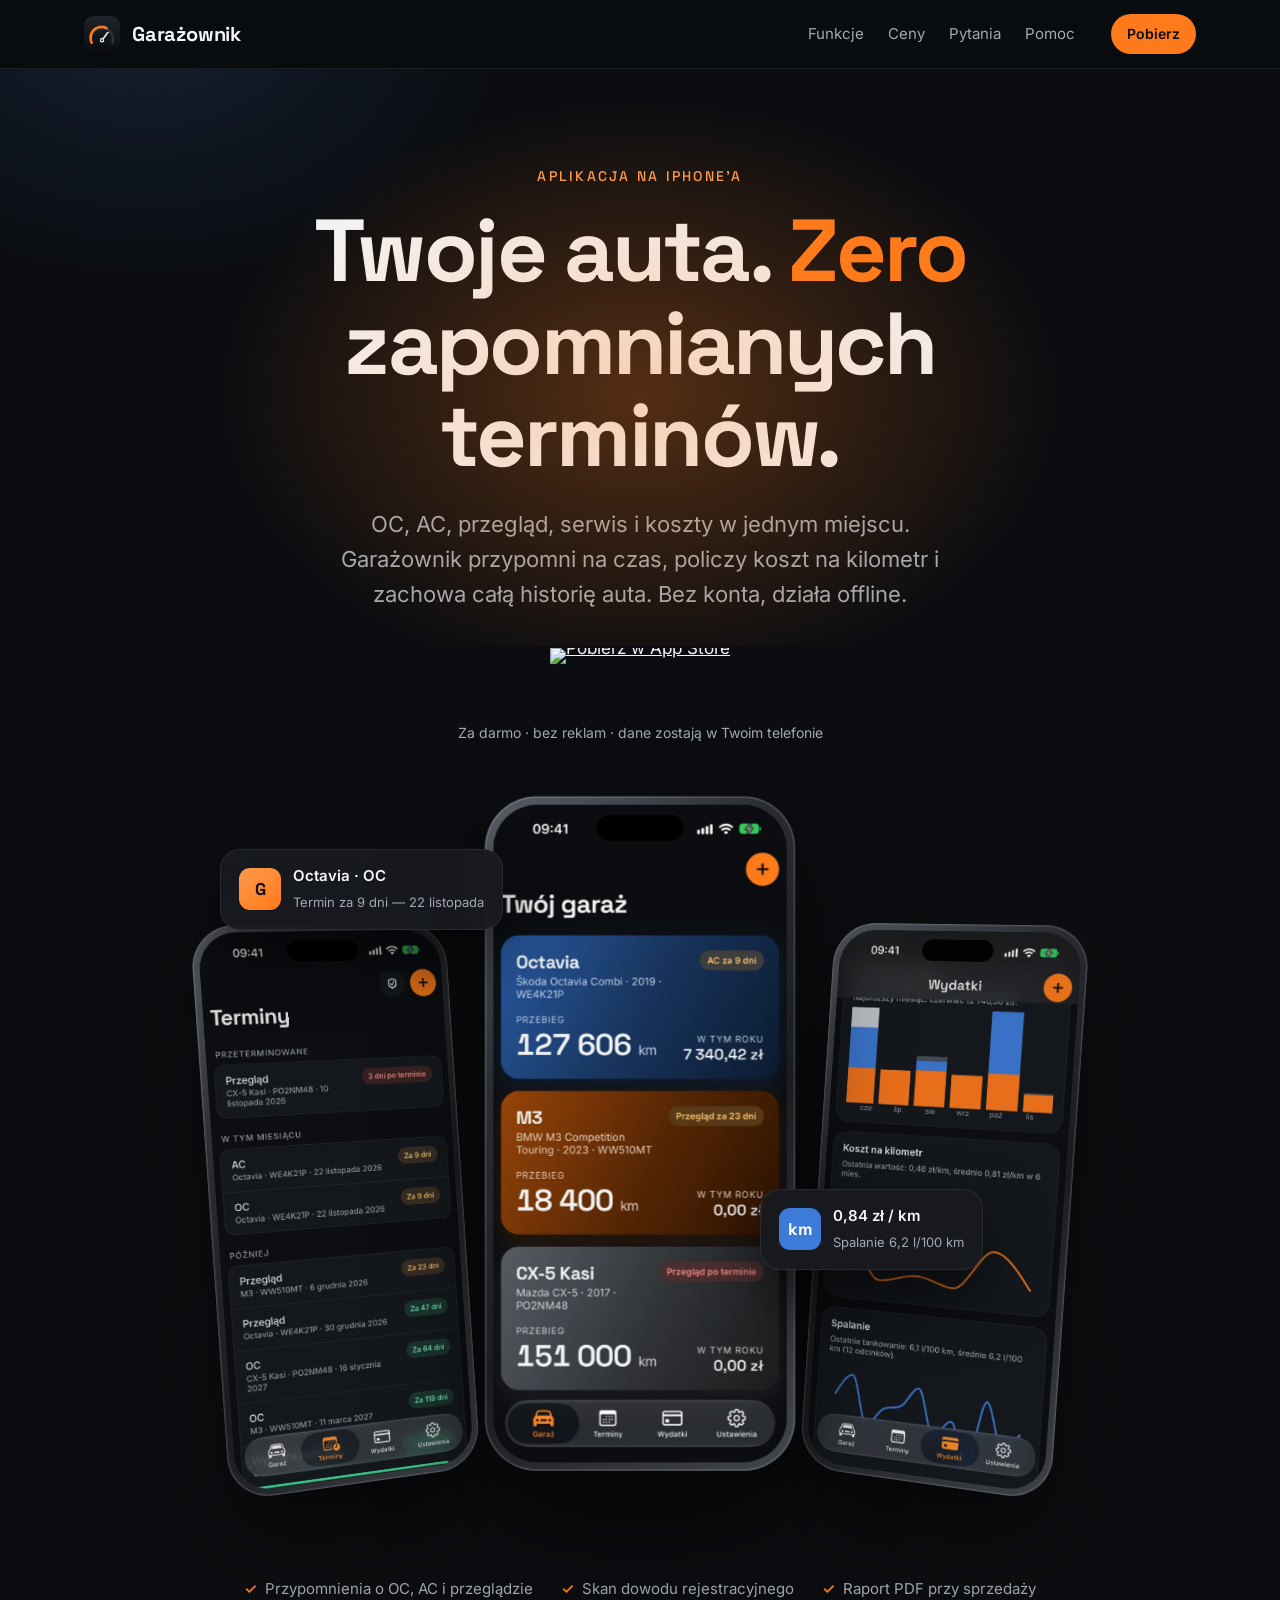
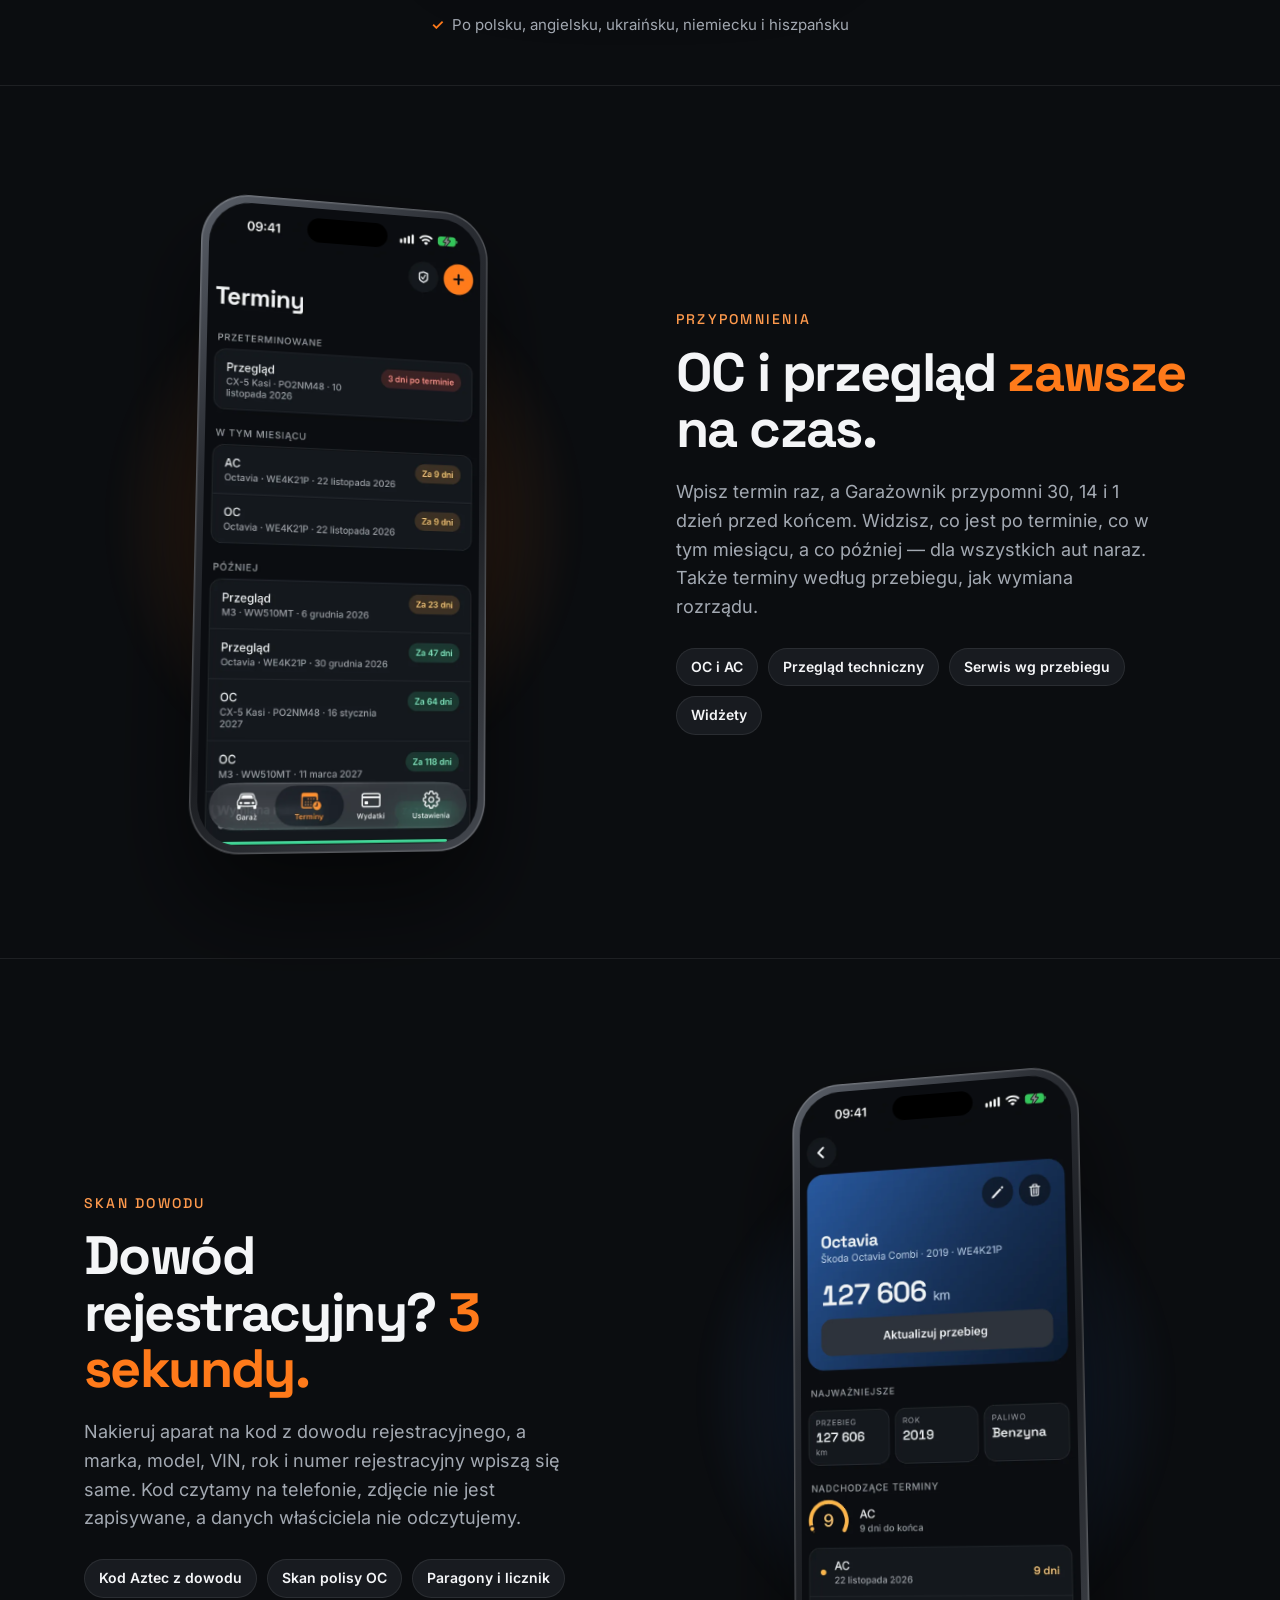
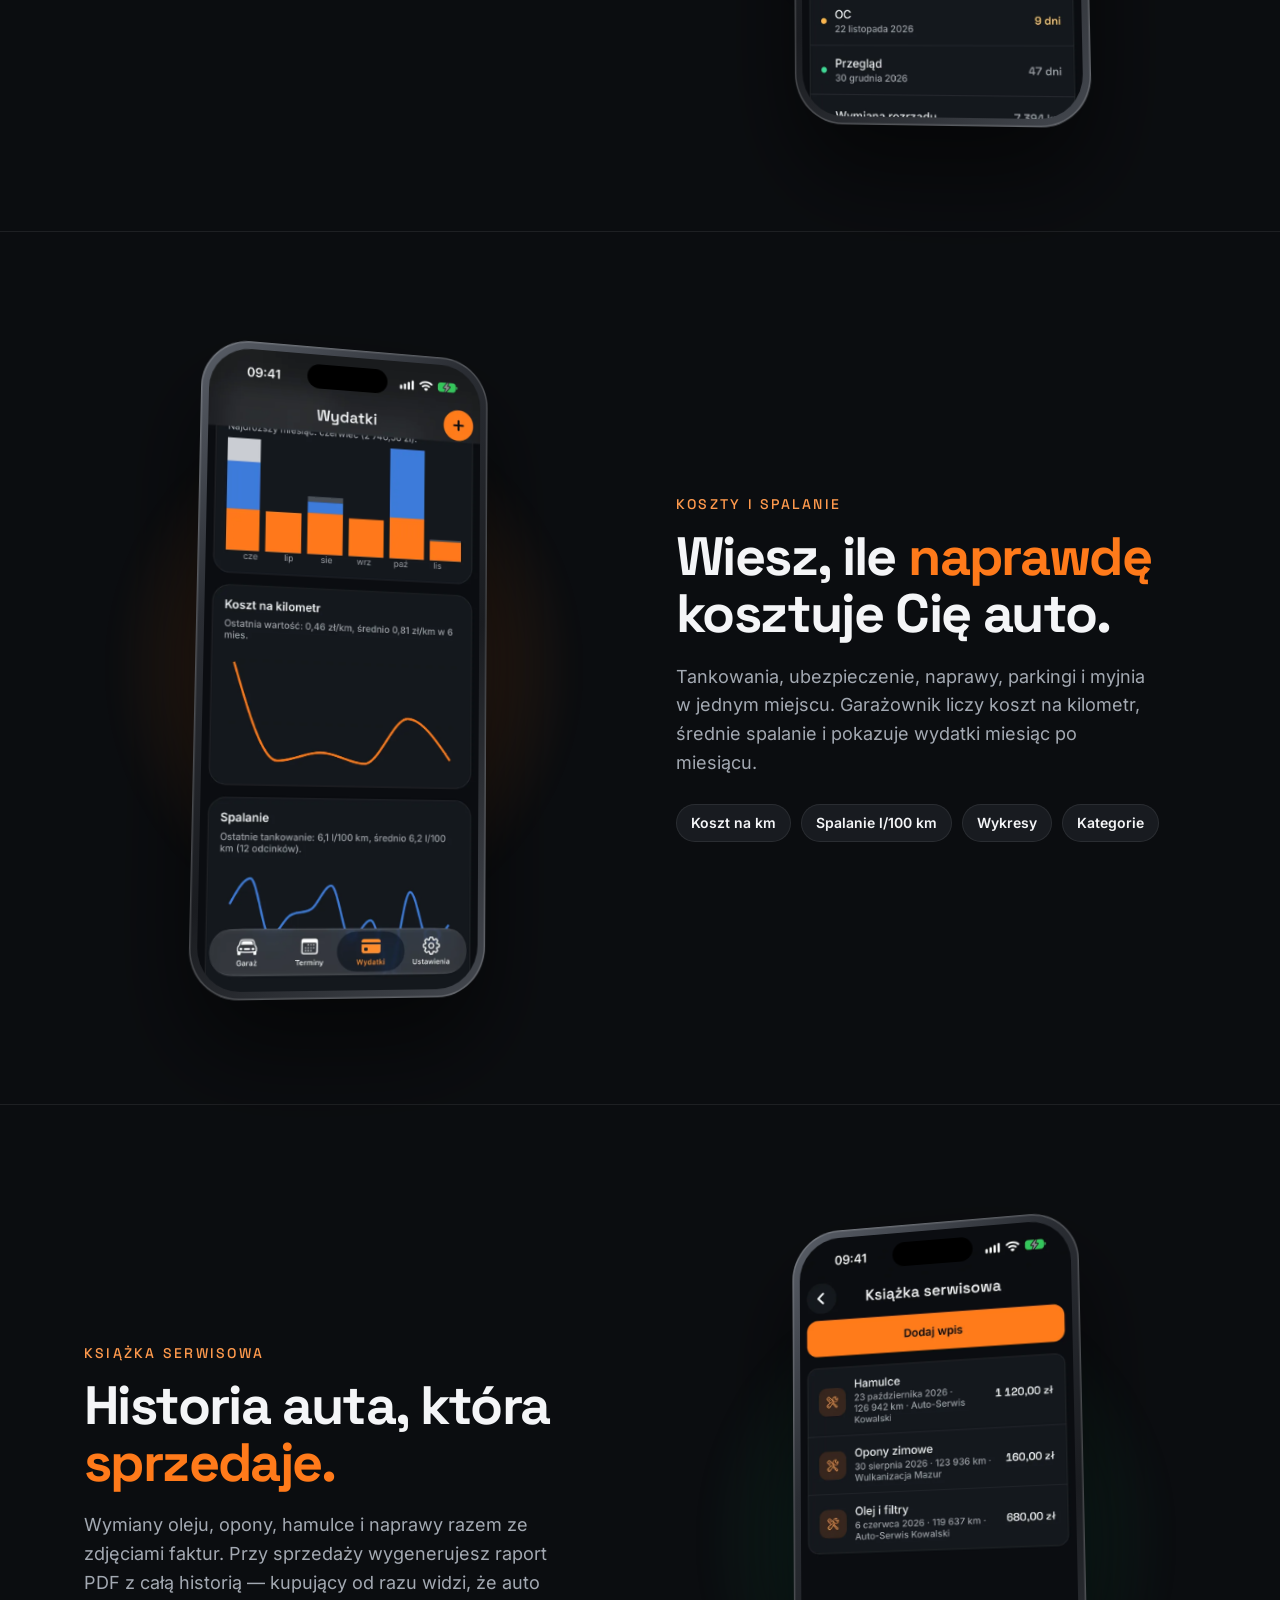
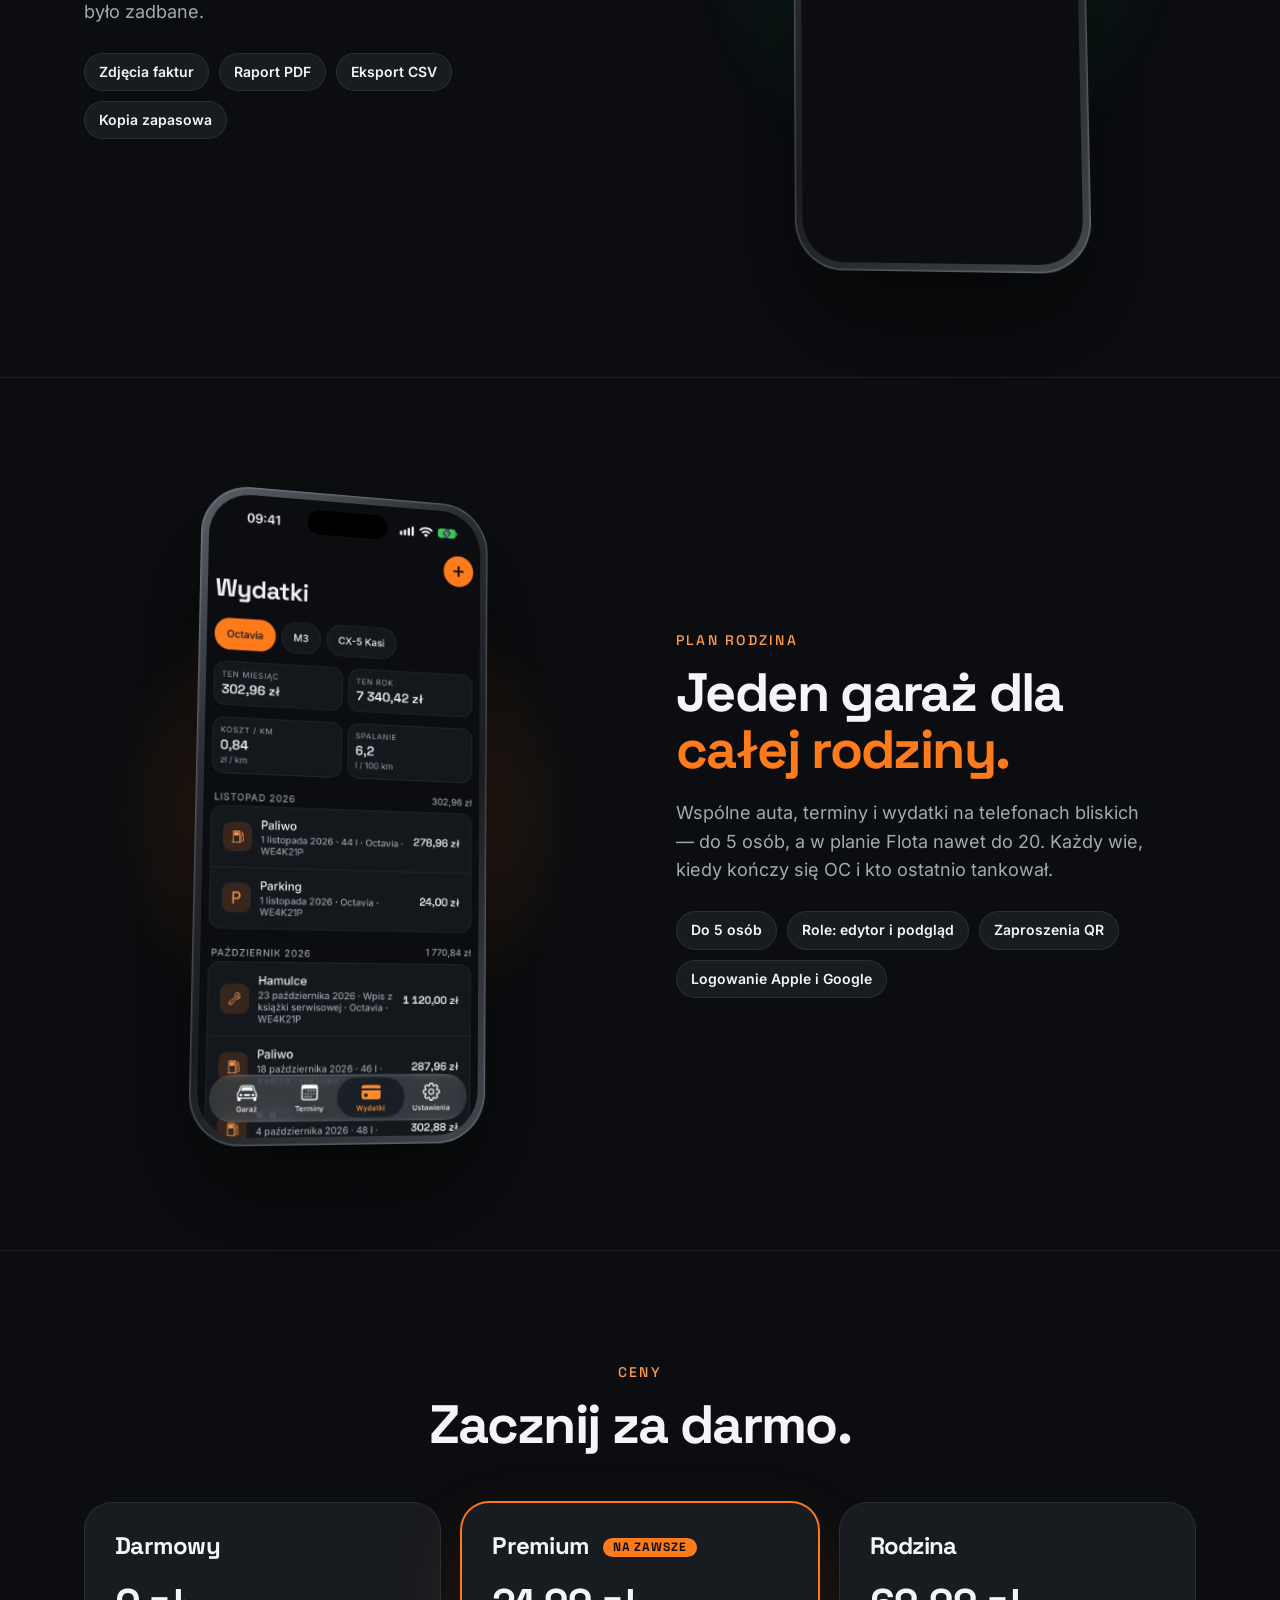
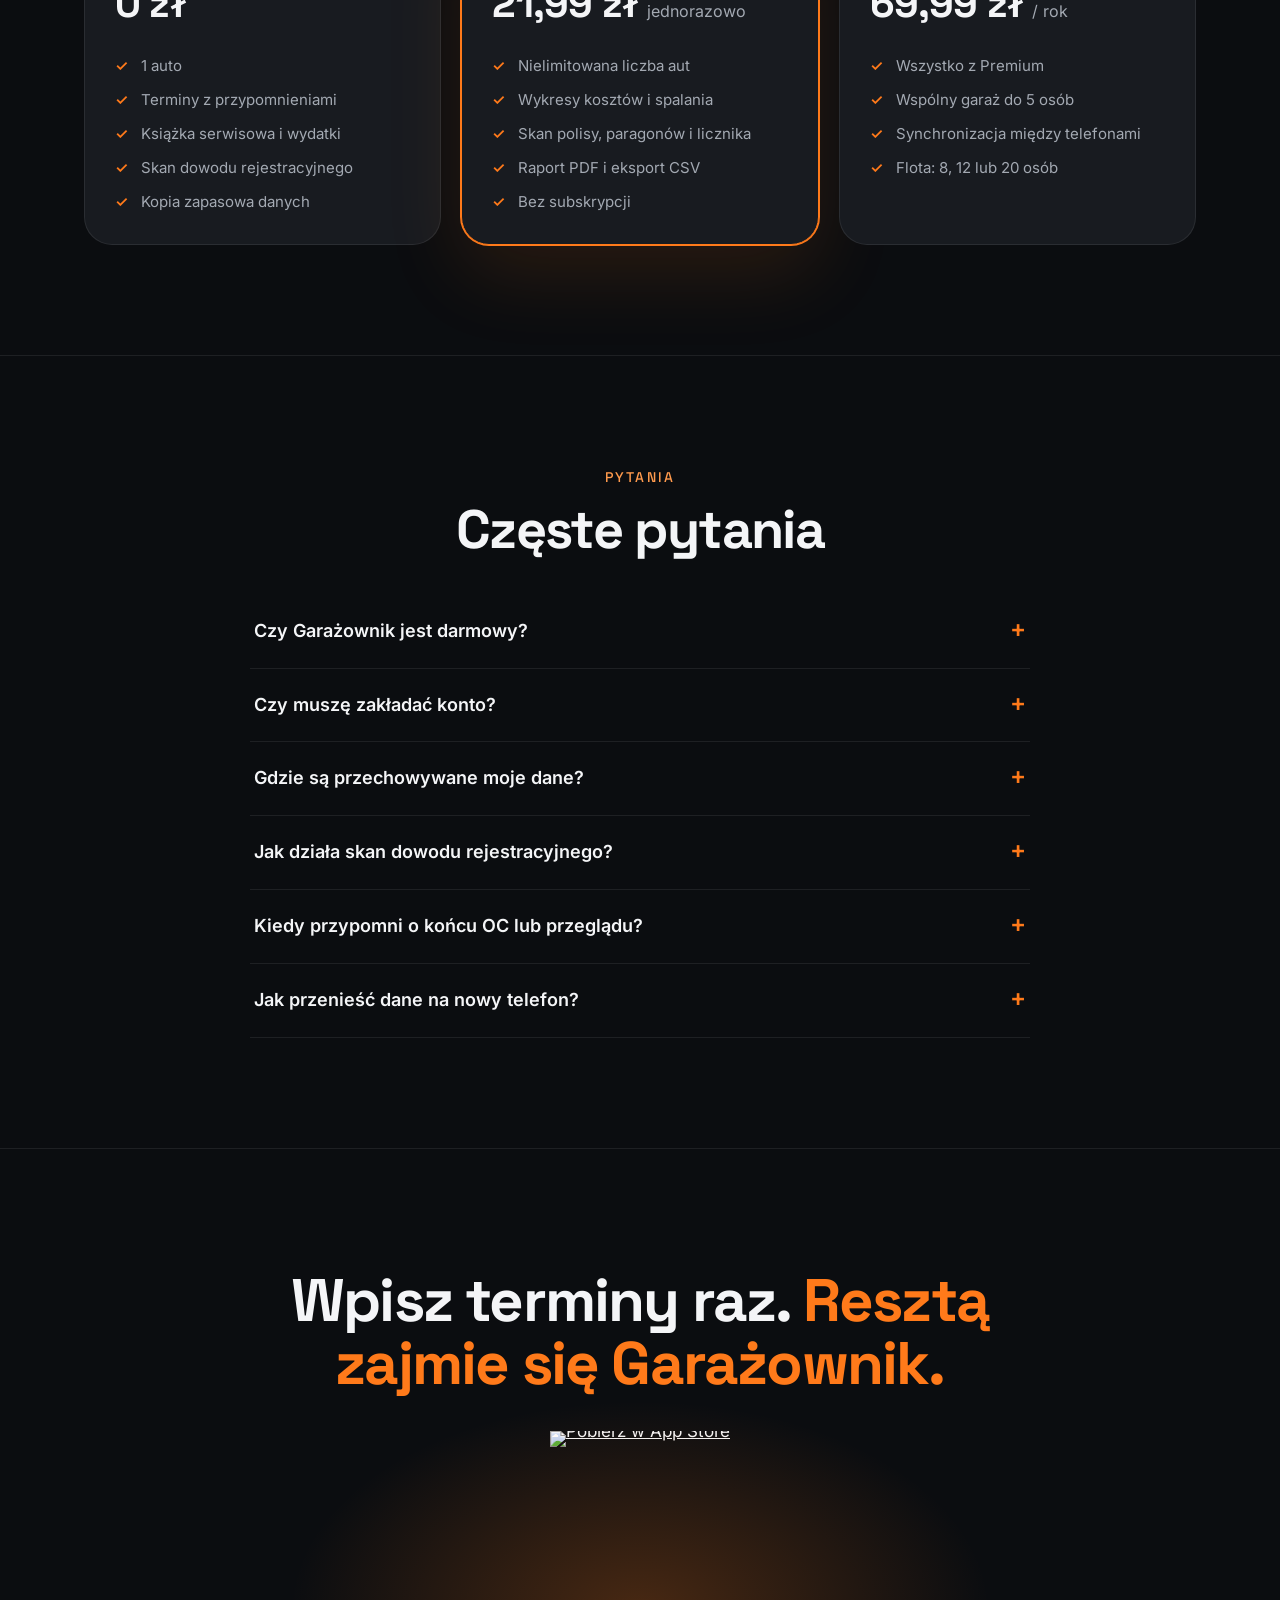
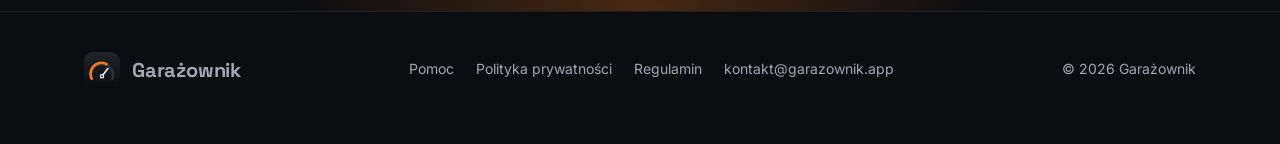
==== index.html @ 017df687 "Update site from garazownik/site" ====
<!doctype html>
<html lang="pl">
<head>
  <meta charset="utf-8">
  <meta name="viewport" content="width=device-width, initial-scale=1">
  <title>Garażownik – terminy OC i przeglądu, serwis i koszty auta | Aplikacja na iPhone</title>
  <meta name="description" content="Garażownik przypomni o końcu OC, AC i przeglądu, poprowadzi książkę serwisową, policzy koszt na kilometr i spalanie. Skan dowodu rejestracyjnego, raport PDF przy sprzedaży auta. Bez konta, działa offline.">
  <link rel="canonical" href="https://garazownik.app/">
  <meta name="theme-color" content="#0B0D10">
  <link rel="icon" href="img/favicon-64.png" type="image/png">
  <link rel="apple-touch-icon" href="img/apple-touch-icon.png">
  <meta name="apple-itunes-app" content="app-id=6834331896">
  <meta property="og:type" content="website">
  <meta property="og:locale" content="pl_PL">
  <meta property="og:title" content="Garażownik – Twoje auta pod kontrolą">
  <meta property="og:description" content="Terminy OC i przeglądu, książka serwisowa, koszty i spalanie. Skan dowodu w 3 sekundy.">
  <meta property="og:url" content="https://garazownik.app/">
  <meta property="og:image" content="https://garazownik.app/img/og.jpg">
  <meta name="twitter:card" content="summary_large_image">
  <link rel="stylesheet" href="styles.css">
  <script type="application/ld+json">
  {
    "@context": "https://schema.org",
    "@type": "SoftwareApplication",
    "name": "Garażownik",
    "operatingSystem": "iOS",
    "applicationCategory": "UtilitiesApplication",
    "inLanguage": ["pl", "en", "uk", "de", "es"],
    "description": "Terminy OC, AC i przeglądu z przypomnieniami, książka serwisowa, koszty i spalanie, skan dowodu rejestracyjnego i raport PDF historii auta.",
    "offers": { "@type": "Offer", "price": "0", "priceCurrency": "PLN" },
    "url": "https://garazownik.app/"
  }
  </script>
</head>
<body>
  <header class="nav">
    <div class="wrap">
      <a class="brand" href="/"><img src="img/icon-256.png" alt="" width="36" height="36">Garażownik</a>
      <nav class="nav-links" aria-label="Główna">
        <a href="#funkcje">Funkcje</a>
        <a href="#ceny">Ceny</a>
        <a href="#faq">Pytania</a>
        <a href="pomoc/">Pomoc</a>
      </nav>
      <a class="cta-small" href="https://apps.apple.com/pl/app/garazownik/id6834331896">Pobierz</a>
    </div>
  </header>

  <main>
    <section class="hero">
      <div class="wrap">
        <div class="eyebrow">Aplikacja na iPhone'a</div>
        <h1>Twoje auta. <em>Zero</em> zapomnianych terminów.</h1>
        <p class="lead">OC, AC, przegląd, serwis i koszty w jednym miejscu. Garażownik przypomni na czas, policzy koszt na kilometr i zachowa całą historię auta. Bez konta, działa offline.</p>
        <div class="actions">
          <a class="store-badge" href="https://apps.apple.com/pl/app/garazownik/id6834331896"><img src="https://toolbox.marketingtools.apple.com/api/v2/badges/download-on-the-app-store/black/pl-pl" alt="Pobierz w App Store" width="180" height="60"></a>
          <span class="note">Za darmo · bez reklam · dane zostają w Twoim telefonie</span>
        </div>
      </div>
      <div class="showcase" aria-hidden="true">
        <div class="phone p-left"><img src="img/02-deadlines.webp" alt="" loading="eager"></div>
        <div class="phone p-center"><img src="img/01-garage.webp" alt="" loading="eager"></div>
        <div class="phone p-right"><img src="img/04-charts.webp" alt="" loading="eager"></div>
        <div class="float n1"><div class="icon">G</div><div><b>Octavia · OC</b><span>Termin za 9 dni — 22 listopada</span></div></div>
        <div class="float n2"><div class="icon" style="background:#3D7BD9;color:#fff">km</div><div><b>0,84 zł / km</b><span>Spalanie 6,2 l/100 km</span></div></div>
      </div>
      <div class="wrap trust">
        <span>Przypomnienia o OC, AC i przeglądzie</span>
        <span>Skan dowodu rejestracyjnego</span>
        <span>Raport PDF przy sprzedaży</span>
        <span>Po polsku, angielsku, ukraińsku, niemiecku i hiszpańsku</span>
      </div>
    </section>

    <section class="feature" id="funkcje">
      <div class="wrap">
        <div>
          <div class="eyebrow">Przypomnienia</div>
          <h2>OC i przegląd <em>zawsze</em> na czas.</h2>
          <p>Wpisz termin raz, a Garażownik przypomni 30, 14 i 1 dzień przed końcem. Widzisz, co jest po terminie, co w tym miesiącu, a co później — dla wszystkich aut naraz. Także terminy według przebiegu, jak wymiana rozrządu.</p>
          <ul class="chips"><li>OC i AC</li><li>Przegląd techniczny</li><li>Serwis wg przebiegu</li><li>Widżety</li></ul>
        </div>
        <div class="media"><div class="glow"></div><div class="phone"><img src="img/02-deadlines.webp" alt="Ekran terminów: przegląd po terminie, OC i AC za 9 dni" loading="lazy"></div></div>
      </div>
    </section>

    <section class="feature">
      <div class="wrap">
        <div>
          <div class="eyebrow">Skan dowodu</div>
          <h2>Dowód rejestracyjny? <em>3 sekundy.</em></h2>
          <p>Nakieruj aparat na kod z dowodu rejestracyjnego, a marka, model, VIN, rok i numer rejestracyjny wpiszą się same. Kod czytamy na telefonie, zdjęcie nie jest zapisywane, a danych właściciela nie odczytujemy.</p>
          <ul class="chips"><li>Kod Aztec z dowodu</li><li>Skan polisy OC</li><li>Paragony i licznik</li></ul>
        </div>
        <div class="media"><div class="glow blue"></div><div class="phone"><img src="img/05-details.webp" alt="Karta auta Škoda Octavia z przebiegiem i terminami" loading="lazy"></div></div>
      </div>
    </section>

    <section class="feature">
      <div class="wrap">
        <div>
          <div class="eyebrow">Koszty i spalanie</div>
          <h2>Wiesz, ile <em>naprawdę</em> kosztuje Cię auto.</h2>
          <p>Tankowania, ubezpieczenie, naprawy, parkingi i myjnia w jednym miejscu. Garażownik liczy koszt na kilometr, średnie spalanie i pokazuje wydatki miesiąc po miesiącu.</p>
          <ul class="chips"><li>Koszt na km</li><li>Spalanie l/100 km</li><li>Wykresy</li><li>Kategorie</li></ul>
        </div>
        <div class="media"><div class="glow"></div><div class="phone"><img src="img/04-charts.webp" alt="Wykresy kosztów miesięcznych, kosztu na kilometr i spalania" loading="lazy"></div></div>
      </div>
    </section>

    <section class="feature">
      <div class="wrap">
        <div>
          <div class="eyebrow">Książka serwisowa</div>
          <h2>Historia auta, która <em>sprzedaje.</em></h2>
          <p>Wymiany oleju, opony, hamulce i naprawy razem ze zdjęciami faktur. Przy sprzedaży wygenerujesz raport PDF z całą historią — kupujący od razu widzi, że auto było zadbane.</p>
          <ul class="chips"><li>Zdjęcia faktur</li><li>Raport PDF</li><li>Eksport CSV</li><li>Kopia zapasowa</li></ul>
        </div>
        <div class="media"><div class="glow green"></div><div class="phone"><img src="img/06-service.webp" alt="Książka serwisowa z wpisami: hamulce, opony zimowe, olej i filtry" loading="lazy"></div></div>
      </div>
    </section>

    <section class="feature">
      <div class="wrap">
        <div>
          <div class="eyebrow">Plan Rodzina</div>
          <h2>Jeden garaż dla <em>całej rodziny.</em></h2>
          <p>Wspólne auta, terminy i wydatki na telefonach bliskich — do 5 osób, a w planie Flota nawet do 20. Każdy wie, kiedy kończy się OC i kto ostatnio tankował.</p>
          <ul class="chips"><li>Do 5 osób</li><li>Role: edytor i podgląd</li><li>Zaproszenia QR</li><li>Logowanie Apple i Google</li></ul>
        </div>
        <div class="media"><div class="glow"></div><div class="phone"><img src="img/03-expenses.webp" alt="Wydatki z przełącznikiem aut Octavia, M3 i CX-5" loading="lazy"></div></div>
      </div>
    </section>

    <section class="pricing" id="ceny">
      <div class="wrap">
        <div class="eyebrow">Ceny</div>
        <h2>Zacznij za darmo.</h2>
        <div class="plans">
          <div class="plan">
            <h3>Darmowy</h3>
            <div class="price">0 zł</div>
            <ul>
              <li>1 auto</li>
              <li>Terminy z przypomnieniami</li>
              <li>Książka serwisowa i wydatki</li>
              <li>Skan dowodu rejestracyjnego</li>
              <li>Kopia zapasowa danych</li>
            </ul>
          </div>
          <div class="plan best">
            <h3>Premium <span class="tag">Na zawsze</span></h3>
            <div class="price">21,99 zł <small>jednorazowo</small></div>
            <ul>
              <li>Nielimitowana liczba aut</li>
              <li>Wykresy kosztów i spalania</li>
              <li>Skan polisy, paragonów i licznika</li>
              <li>Raport PDF i eksport CSV</li>
              <li>Bez subskrypcji</li>
            </ul>
          </div>
          <div class="plan">
            <h3>Rodzina</h3>
            <div class="price">69,99 zł <small>/ rok</small></div>
            <ul>
              <li>Wszystko z Premium</li>
              <li>Wspólny garaż do 5 osób</li>
              <li>Synchronizacja między telefonami</li>
              <li>Flota: 8, 12 lub 20 osób</li>
            </ul>
          </div>
        </div>
      </div>
    </section>

    <section class="faq" id="faq">
      <div class="wrap">
        <div class="eyebrow" style="text-align:center">Pytania</div>
        <h2>Częste pytania</h2>
        <details><summary>Czy Garażownik jest darmowy?</summary><p>Tak. Za darmo prowadzisz jedno auto z terminami, przypomnieniami, książką serwisową i wydatkami. Premium (jednorazowo) odblokowuje więcej aut, wykresy, skan polisy i raport PDF, a plan Rodzina — wspólny garaż.</p></details>
        <details><summary>Czy muszę zakładać konto?</summary><p>Nie. Wszystko działa bez konta i bez internetu. Logujesz się (przez Apple lub Google) tylko wtedy, gdy chcesz dzielić garaż z rodziną.</p></details>
        <details><summary>Gdzie są przechowywane moje dane?</summary><p>Na Twoim telefonie. Na serwer (w Unii Europejskiej) trafiają tylko auta, które sam udostępnisz we wspólnym garażu. Szczegóły w <a href="polityka-prywatnosci/">polityce prywatności</a>.</p></details>
        <details><summary>Jak działa skan dowodu rejestracyjnego?</summary><p>Polski dowód rejestracyjny ma kod Aztec z danymi pojazdu. Aplikacja odczytuje go aparatem na telefonie i wpisuje markę, model, VIN, rok produkcji i numer rejestracyjny. Danych właściciela nie odczytujemy, a zdjęcie nie jest zapisywane.</p></details>
        <details><summary>Kiedy przypomni o końcu OC lub przeglądu?</summary><p>Domyślnie 30, 14 i 1 dzień przed terminem, o 9:00. Dni przypomnień ustawisz osobno dla każdego terminu.</p></details>
        <details><summary>Jak przenieść dane na nowy telefon?</summary><p>W Ustawieniach wyeksportuj kopię zapasową (jeden plik z autami, wpisami i zdjęciami) i zaimportuj ją na nowym telefonie. We wspólnym garażu dane zsynchronizują się same po zalogowaniu.</p></details>
      </div>
    </section>

    <section class="final">
      <div class="wrap">
        <h2>Wpisz terminy raz. <em>Resztą zajmie się Garażownik.</em></h2>
        <a class="store-badge" href="https://apps.apple.com/pl/app/garazownik/id6834331896"><img src="https://toolbox.marketingtools.apple.com/api/v2/badges/download-on-the-app-store/black/pl-pl" alt="Pobierz w App Store" width="180" height="60"></a>
      </div>
    </section>
  </main>

  <footer>
    <div class="wrap">
      <a class="brand" href="/"><img src="img/icon-256.png" alt="" width="36" height="36">Garażownik</a>
      <nav aria-label="Stopka">
        <a href="pomoc/">Pomoc</a>
        <a href="polityka-prywatnosci/">Polityka prywatności</a>
        <a href="regulamin/">Regulamin</a>
        <a href="mailto:kontakt@garazownik.app">kontakt@garazownik.app</a>
      </nav>
      <span>© 2026 Garażownik</span>
    </div>
  </footer>
</body>
</html>
---- styles.css ----
@font-face { font-family: 'SG'; src: url('fonts/SpaceGrotesk_700Bold.ttf') format('truetype'); font-weight: 700; font-display: swap; }
@font-face { font-family: 'SG'; src: url('fonts/SpaceGrotesk_500Medium.ttf') format('truetype'); font-weight: 500; font-display: swap; }
@font-face { font-family: 'In'; src: url('fonts/Inter_400Regular.ttf') format('truetype'); font-weight: 400; font-display: swap; }
@font-face { font-family: 'In'; src: url('fonts/Inter_600SemiBold.ttf') format('truetype'); font-weight: 600; font-display: swap; }

:root {
  --bg: #0B0D10;
  --bg-2: #121418;
  --surface: #181B20;
  --border: rgba(255, 255, 255, 0.08);
  --text: #F4F5F7;
  --muted: #A3A9B2;
  --accent: #FF7A1A;
  --accent-2: #FF9A4D;
  --blue: #3D7BD9;
  --green: #12855A;
  --radius: 28px;
  --max: 1160px;
}

* { box-sizing: border-box; margin: 0; padding: 0; }
html { scroll-behavior: smooth; }
body {
  background: var(--bg);
  color: var(--text);
  font-family: 'In', -apple-system, BlinkMacSystemFont, sans-serif;
  font-size: 17px;
  line-height: 1.6;
  -webkit-font-smoothing: antialiased;
  overflow-x: hidden;
}
img { max-width: 100%; display: block; }
a { color: inherit; }
.wrap { max-width: var(--max); margin: 0 auto; padding: 0 24px; }

/* nav */
.nav {
  position: sticky; top: 0; z-index: 50;
  backdrop-filter: saturate(160%) blur(16px);
  background: rgba(11, 13, 16, 0.72);
  border-bottom: 1px solid var(--border);
}
.nav .wrap { display: flex; align-items: center; gap: 28px; height: 68px; }
.brand { display: flex; align-items: center; gap: 12px; text-decoration: none; font-family: 'SG'; font-weight: 700; font-size: 20px; letter-spacing: -0.01em; }
.brand img { width: 36px; height: 36px; border-radius: 9px; }
.nav-links { display: flex; gap: 24px; margin-left: auto; }
.nav-links a { text-decoration: none; color: var(--muted); font-size: 15px; }
.nav-links a:hover { color: var(--text); }
.nav .cta-small { margin-left: 8px; }

/* buttons */
.store-btn {
  display: inline-flex; align-items: center; gap: 12px; text-decoration: none;
  background: #fff; color: #000; border-radius: 14px; padding: 12px 22px 12px 18px;
  font-weight: 600; line-height: 1.15; transition: transform .2s ease, box-shadow .2s ease;
  box-shadow: 0 10px 30px rgba(0, 0, 0, .35);
}
.store-btn:hover { transform: translateY(-2px); box-shadow: 0 16px 40px rgba(0, 0, 0, .45); }
.store-btn small { display: block; font-size: 12px; font-weight: 400; opacity: .75; }
.store-btn strong { font-size: 19px; }
.store-btn svg { width: 26px; height: 26px; }
.cta-small {
  text-decoration: none; background: var(--accent); color: #0B0D10; font-weight: 600; font-size: 14px;
  padding: 9px 16px; border-radius: 999px;
}

/* hero */
.hero { position: relative; padding: 96px 0 40px; text-align: center; overflow: hidden; }
.hero::before {
  content: ''; position: absolute; inset: -20% -10% auto; height: 900px; pointer-events: none;
  background:
    radial-gradient(600px 420px at 50% 72%, rgba(255, 122, 26, .30), transparent 70%),
    radial-gradient(520px 380px at 18% 30%, rgba(61, 123, 217, .16), transparent 70%);
}
.eyebrow { font-family: 'SG'; font-weight: 500; font-size: 14px; letter-spacing: .16em; text-transform: uppercase; color: var(--accent-2); }
h1, h2, h3 { font-family: 'SG'; font-weight: 700; letter-spacing: -0.03em; line-height: 1.05; }
.hero h1 { font-size: clamp(44px, 8vw, 88px); margin: 18px auto 0; max-width: 900px; }
.hero h1 em, h2 em { font-style: normal; color: var(--accent); }
.hero .lead { font-size: clamp(18px, 2.2vw, 22px); color: var(--muted); max-width: 640px; margin: 24px auto 0; }
.hero .actions { margin-top: 36px; display: flex; flex-direction: column; align-items: center; gap: 14px; }
.hero .note { font-size: 14px; color: var(--muted); }

/* CSS phone (same look as the store screenshots) */
.phone {
  position: relative; width: 300px; aspect-ratio: 900 / 1956; border-radius: 50px;
  background: linear-gradient(135deg, #5A5F68 0%, #2A2D33 30%, #1A1C20 60%, #44484F 100%);
  box-shadow: 0 50px 100px rgba(0, 0, 0, .6), inset 0 0 0 1.5px rgba(255, 255, 255, .18);
  padding: 8px; flex: none;
}
.phone img { width: 100%; height: 100%; object-fit: cover; border-radius: 43px; background: #000; }
.phone::after { content: ''; position: absolute; top: 18px; left: 50%; width: 84px; height: 25px; margin-left: -42px; border-radius: 14px; background: #000; }
.showcase {
  position: relative; margin: 64px auto 0; height: 740px; max-width: 980px;
  perspective: 1800px; display: flex; justify-content: center; align-items: flex-start;
}
.showcase .phone { position: absolute; top: 0; transition: transform .6s cubic-bezier(.2, .8, .2, 1); }
.showcase .p-left { transform: translateX(-300px) translateY(70px) rotateY(24deg) rotateZ(-4deg) scale(.86); opacity: .9; }
.showcase .p-right { transform: translateX(300px) translateY(70px) rotateY(-24deg) rotateZ(4deg) scale(.86); opacity: .9; }
.showcase .p-center { z-index: 2; transform: translateZ(60px); }
.float {
  position: absolute; z-index: 3; background: rgba(24, 27, 32, .92); border: 1px solid var(--border);
  border-radius: 20px; padding: 14px 18px; display: flex; gap: 12px; align-items: center; text-align: left;
  box-shadow: 0 30px 60px rgba(0, 0, 0, .55); backdrop-filter: blur(12px);
  animation: bob 6s ease-in-out infinite;
}
.float .icon { width: 42px; height: 42px; border-radius: 11px; background: linear-gradient(145deg, var(--accent-2), var(--accent)); display: grid; place-items: center; font-family: 'SG'; font-weight: 700; color: #0B0D10; flex: none; }
.float b { display: block; font-size: 15px; }
.float span { font-size: 13px; color: var(--muted); }
.float.n1 { top: 40px; left: 50%; margin-left: -420px; }
.float.n2 { top: 380px; left: 50%; margin-left: 120px; animation-delay: -3s; }
@keyframes bob { 0%, 100% { transform: translateY(0); } 50% { transform: translateY(-10px); } }

/* trust strip */
.trust { display: flex; flex-wrap: wrap; justify-content: center; gap: 12px 28px; padding: 28px 0 8px; color: var(--muted); font-size: 15px; }
.trust span::before { content: '✓'; color: var(--accent); margin-right: 8px; font-weight: 600; }

/* feature blocks */
.feature { padding: 110px 0; border-top: 1px solid var(--border); }
.feature .wrap { display: grid; grid-template-columns: 1fr 1fr; gap: 72px; align-items: center; }
.feature:nth-of-type(even) .media { order: -1; }
.feature h2 { font-size: clamp(34px, 4.6vw, 54px); margin: 14px 0 20px; }
.feature p { color: var(--muted); font-size: 18px; max-width: 480px; }
.chips { display: flex; flex-wrap: wrap; gap: 10px; margin-top: 26px; }
.chips li { list-style: none; font-size: 14px; font-weight: 600; padding: 7px 14px; border-radius: 999px; background: var(--surface); border: 1px solid var(--border); }
.media { display: flex; justify-content: center; perspective: 1600px; position: relative; }
.media .phone { transform: rotateY(-14deg) rotateX(5deg) rotateZ(-2deg); }
.feature:nth-of-type(even) .media .phone { transform: rotateY(14deg) rotateX(5deg) rotateZ(2deg); }
.media .glow { position: absolute; inset: 10% 5%; background: radial-gradient(closest-side, rgba(255, 122, 26, .28), transparent); filter: blur(10px); z-index: -1; }
.media .glow.blue { background: radial-gradient(closest-side, rgba(61, 123, 217, .30), transparent); }
.media .glow.green { background: radial-gradient(closest-side, rgba(18, 133, 90, .32), transparent); }
.media .float { animation: none; }

/* pricing */
.pricing { padding: 110px 0; border-top: 1px solid var(--border); text-align: center; }
.pricing h2 { font-size: clamp(34px, 4.6vw, 54px); margin-top: 14px; }
.plans { display: grid; grid-template-columns: repeat(3, 1fr); gap: 20px; margin-top: 48px; text-align: left; }
.plan { background: var(--surface); border: 1px solid var(--border); border-radius: var(--radius); padding: 30px; }
.plan.best { border-color: var(--accent); box-shadow: 0 0 0 1px var(--accent), 0 30px 80px rgba(255, 122, 26, .12); }
.plan h3 { font-size: 24px; }
.plan .price { font-family: 'SG'; font-weight: 700; font-size: 40px; margin: 14px 0 4px; letter-spacing: -0.02em; }
.plan .price small { font-size: 16px; color: var(--muted); font-family: 'In'; font-weight: 400; letter-spacing: 0; }
.plan ul { margin-top: 18px; display: grid; gap: 10px; }
.plan li { list-style: none; color: var(--muted); font-size: 15px; padding-left: 26px; position: relative; }
.plan li::before { content: '✓'; position: absolute; left: 0; color: var(--accent); font-weight: 600; }
.tag { display: inline-block; font-size: 12px; font-weight: 600; text-transform: uppercase; letter-spacing: .08em; color: #0B0D10; background: var(--accent); border-radius: 999px; padding: 3px 10px; margin-left: 8px; vertical-align: middle; }

/* faq */
.faq { padding: 110px 0; border-top: 1px solid var(--border); }
.faq h2 { font-size: clamp(34px, 4.6vw, 54px); margin: 14px 0 36px; text-align: center; }
.faq details { max-width: 780px; margin: 0 auto; border-bottom: 1px solid var(--border); padding: 22px 4px; }
.faq summary { cursor: pointer; font-weight: 600; font-size: 18px; list-style: none; display: flex; justify-content: space-between; gap: 20px; }
.faq summary::after { content: '+'; color: var(--accent); font-size: 24px; line-height: 1; }
.faq details[open] summary::after { content: '–'; }
.faq details p { color: var(--muted); margin-top: 12px; }

/* final cta + footer */
.final { padding: 120px 0; text-align: center; border-top: 1px solid var(--border); position: relative; overflow: hidden; }
.final::before { content: ''; position: absolute; inset: 0; background: radial-gradient(500px 300px at 50% 100%, rgba(255, 122, 26, .25), transparent 70%); pointer-events: none; }
.final h2 { font-size: clamp(36px, 5vw, 60px); max-width: 760px; margin: 0 auto; }
.final .store-btn, .final .store-badge { margin-top: 36px; }
footer { border-top: 1px solid var(--border); padding: 40px 0 56px; color: var(--muted); font-size: 14px; }
footer .wrap { display: flex; flex-wrap: wrap; gap: 20px 40px; justify-content: space-between; align-items: center; }
footer nav { display: flex; gap: 22px; flex-wrap: wrap; }
footer a { text-decoration: none; }
footer a:hover { color: var(--text); }

/* legal / support pages */
.doc { max-width: 760px; margin: 0 auto; padding: 72px 24px 100px; }
.doc h1 { font-size: clamp(36px, 6vw, 52px); }
.doc .updated { color: var(--muted); margin: 12px 0 36px; font-size: 15px; }
.doc h2 { font-size: 26px; margin: 40px 0 12px; letter-spacing: -0.02em; }
.doc p, .doc li { color: #C9CDD3; }
.doc ul, .doc ol { padding-left: 22px; display: grid; gap: 6px; margin: 10px 0; }
.doc table { width: 100%; border-collapse: collapse; margin: 14px 0; font-size: 15px; }
.doc th, .doc td { text-align: left; border-bottom: 1px solid var(--border); padding: 10px 8px; vertical-align: top; }
.doc th { color: var(--text); }
.doc .todo { background: rgba(255, 122, 26, .12); border: 1px dashed var(--accent); border-radius: 12px; padding: 12px 16px; color: var(--accent-2); }
.doc a { color: var(--accent-2); }

@media (max-width: 860px) {
  .nav-links { display: none; }
  .nav .cta-small { margin-left: auto; }
  .feature .wrap { grid-template-columns: 1fr; gap: 48px; }
  .feature:nth-of-type(even) .media { order: 0; }
  .feature { padding: 80px 0; }
  .plans { grid-template-columns: 1fr; }
  .showcase { height: 560px; }
  .showcase .phone { width: 250px; }
  .showcase .p-left { transform: translateX(-150px) translateY(60px) rotateY(24deg) scale(.8); opacity: .55; }
  .showcase .p-right { transform: translateX(150px) translateY(60px) rotateY(-24deg) scale(.8); opacity: .55; }
  .float.n1 { margin-left: -170px; top: 30px; }
  .float.n2 { margin-left: -20px; top: 400px; }
}
@media (prefers-reduced-motion: reduce) { .float { animation: none; } html { scroll-behavior: auto; } }

/* official App Store badge (Apple Marketing Tools): keep the artwork unmodified */
.store-badge { display: inline-block; line-height: 0; transition: transform .2s ease; }
.store-badge:hover { transform: translateY(-2px); }
.store-badge img { width: 180px; height: 60px; }
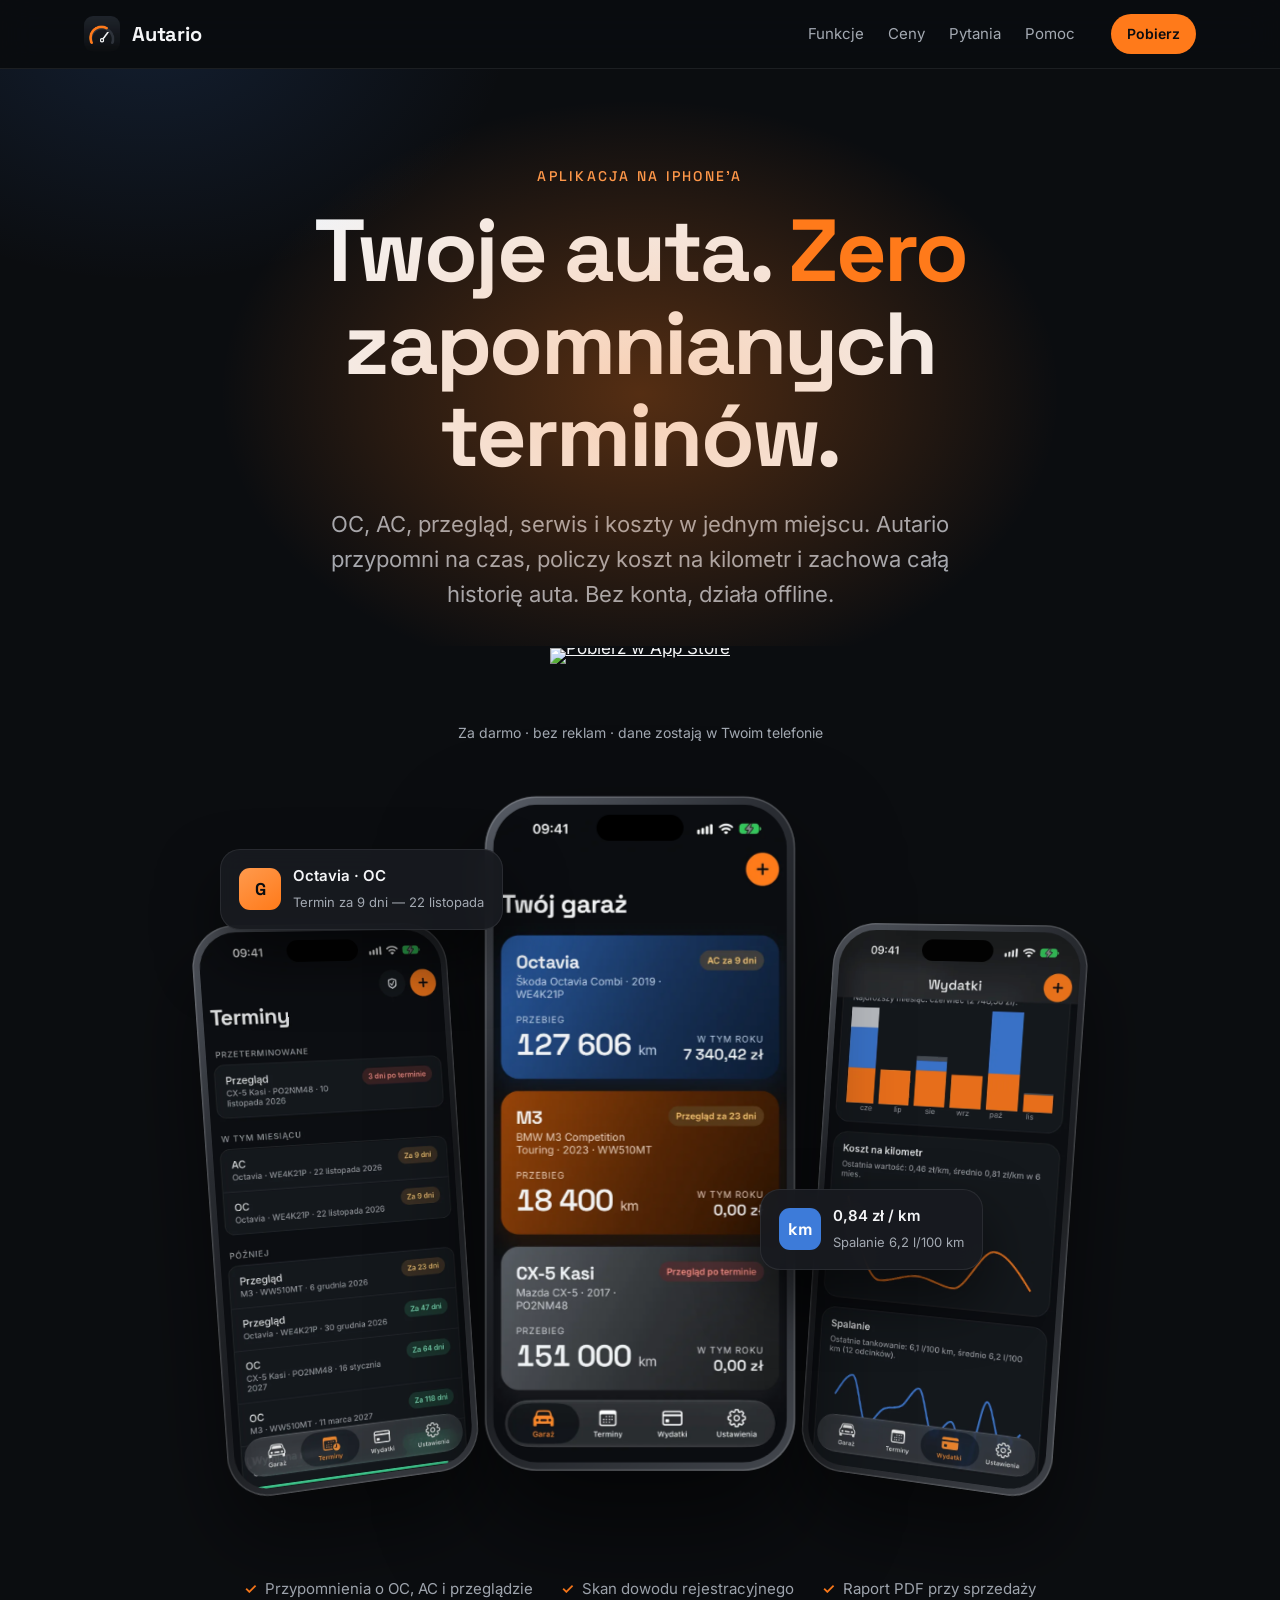
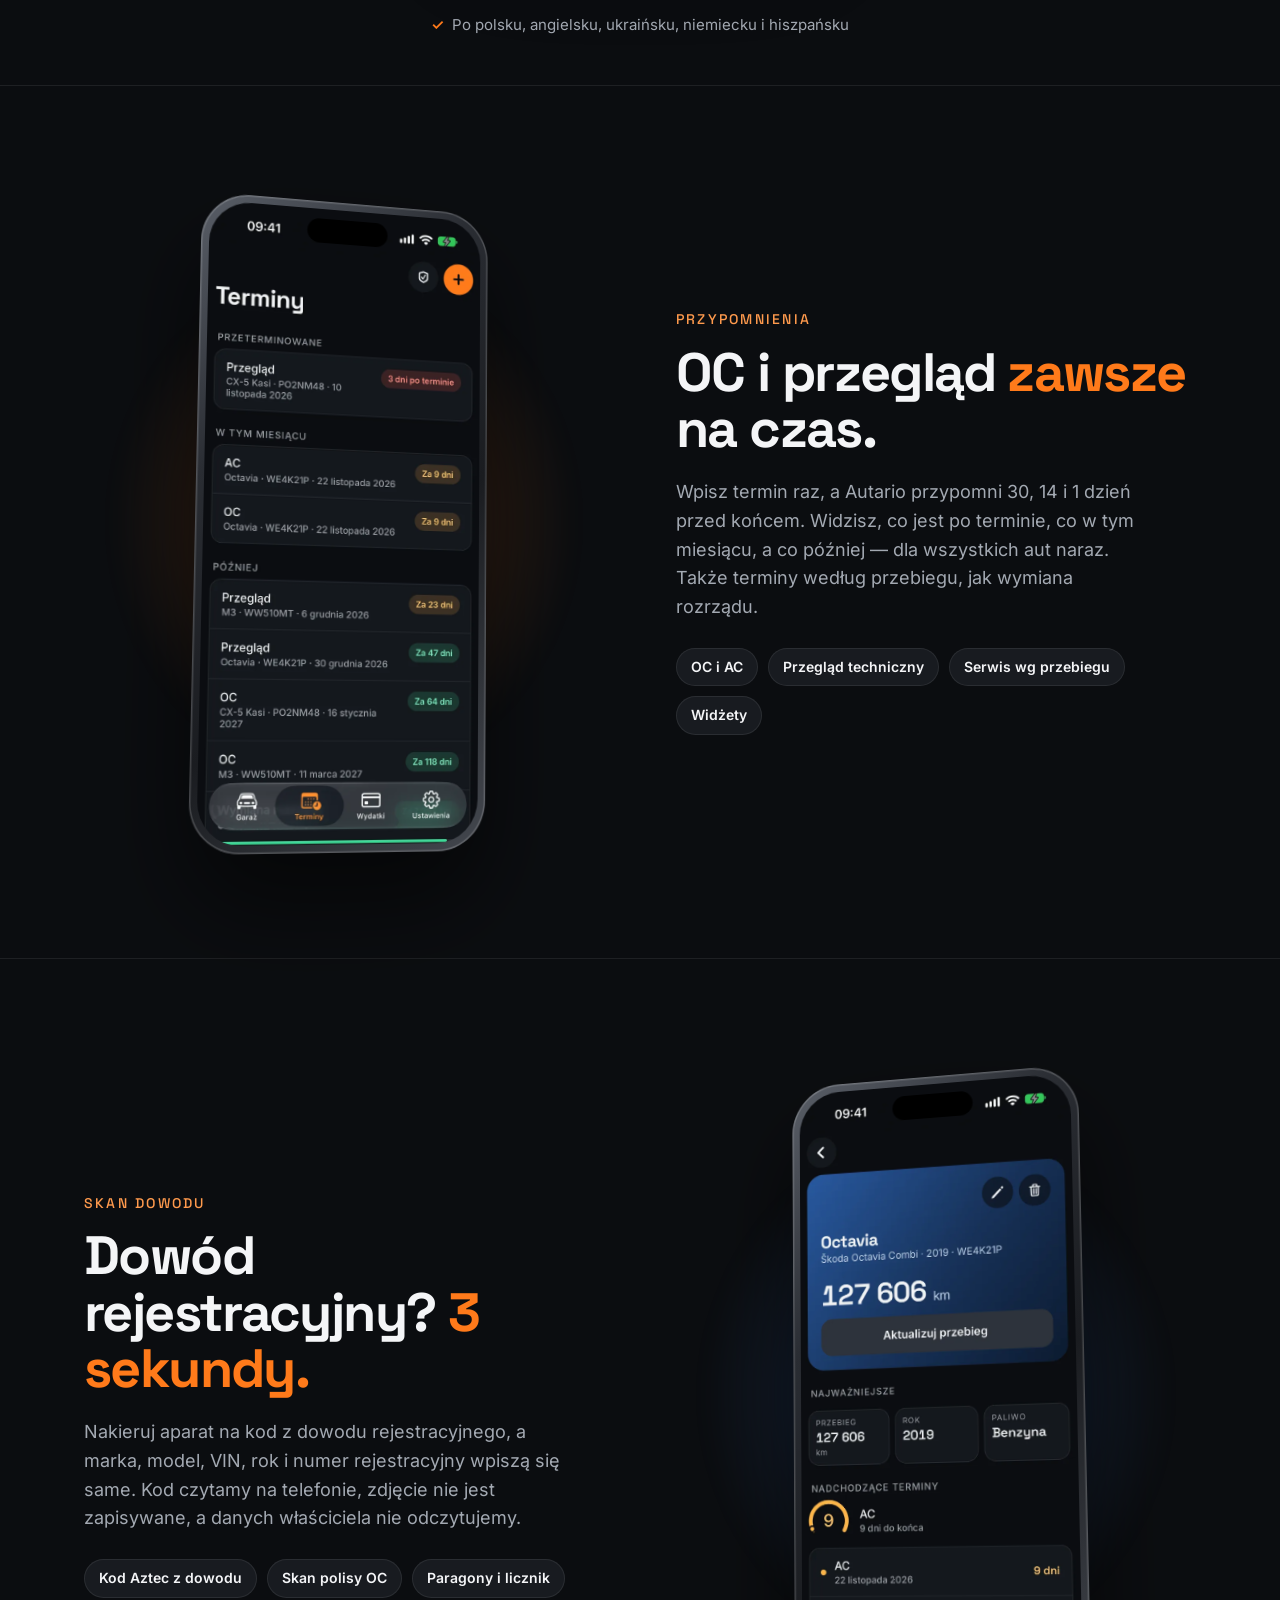
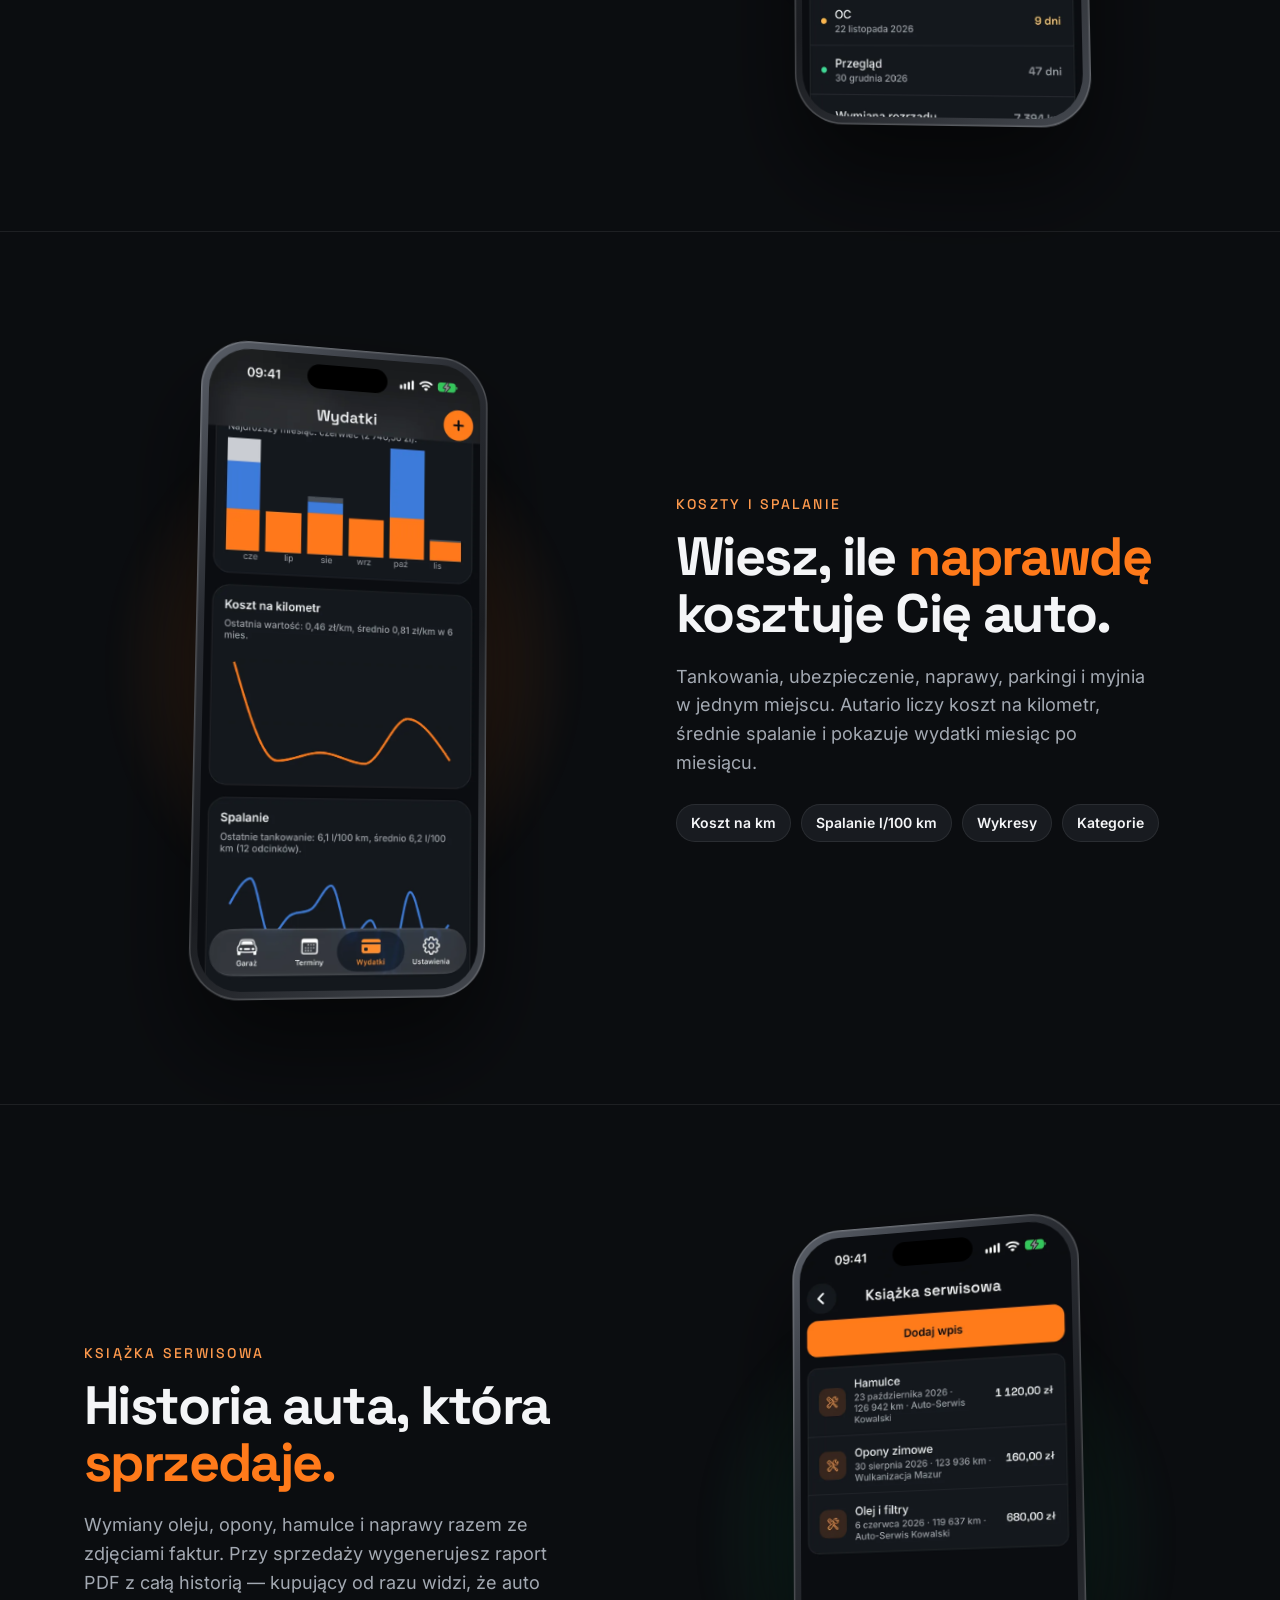
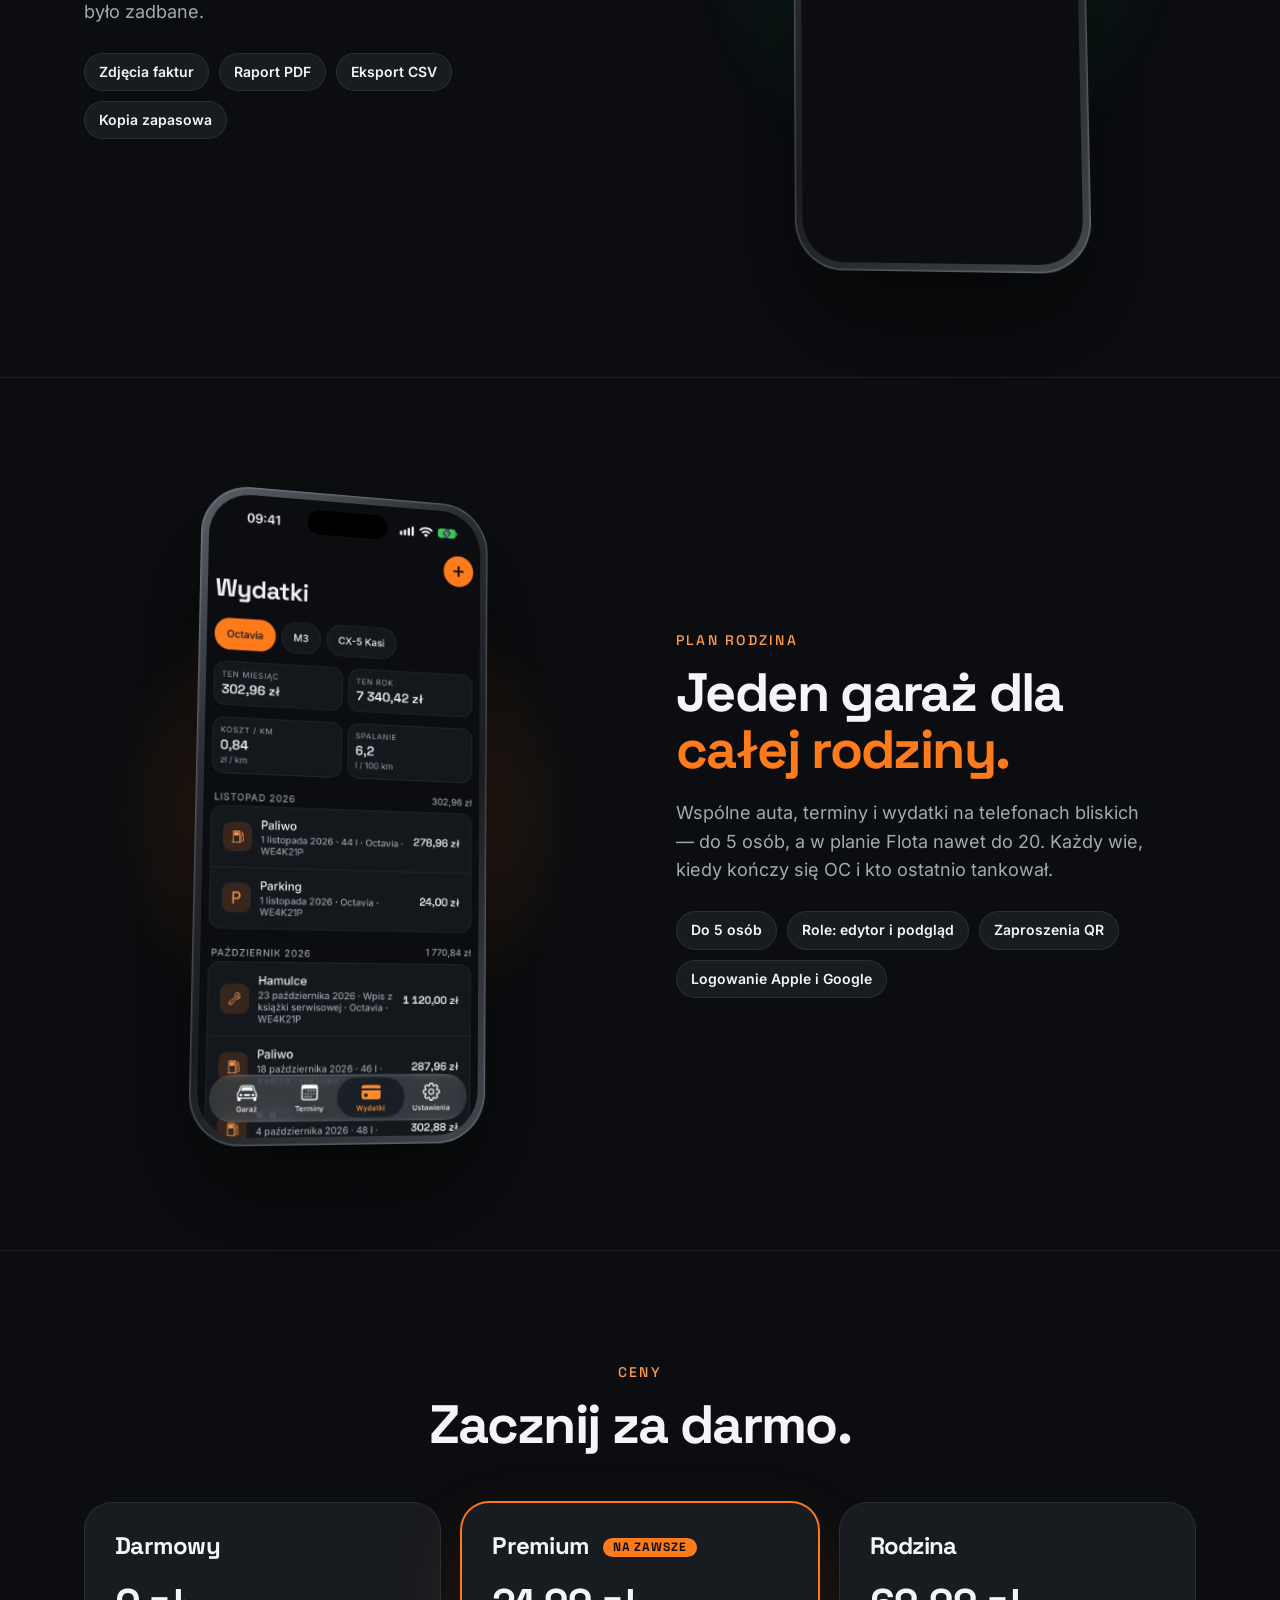
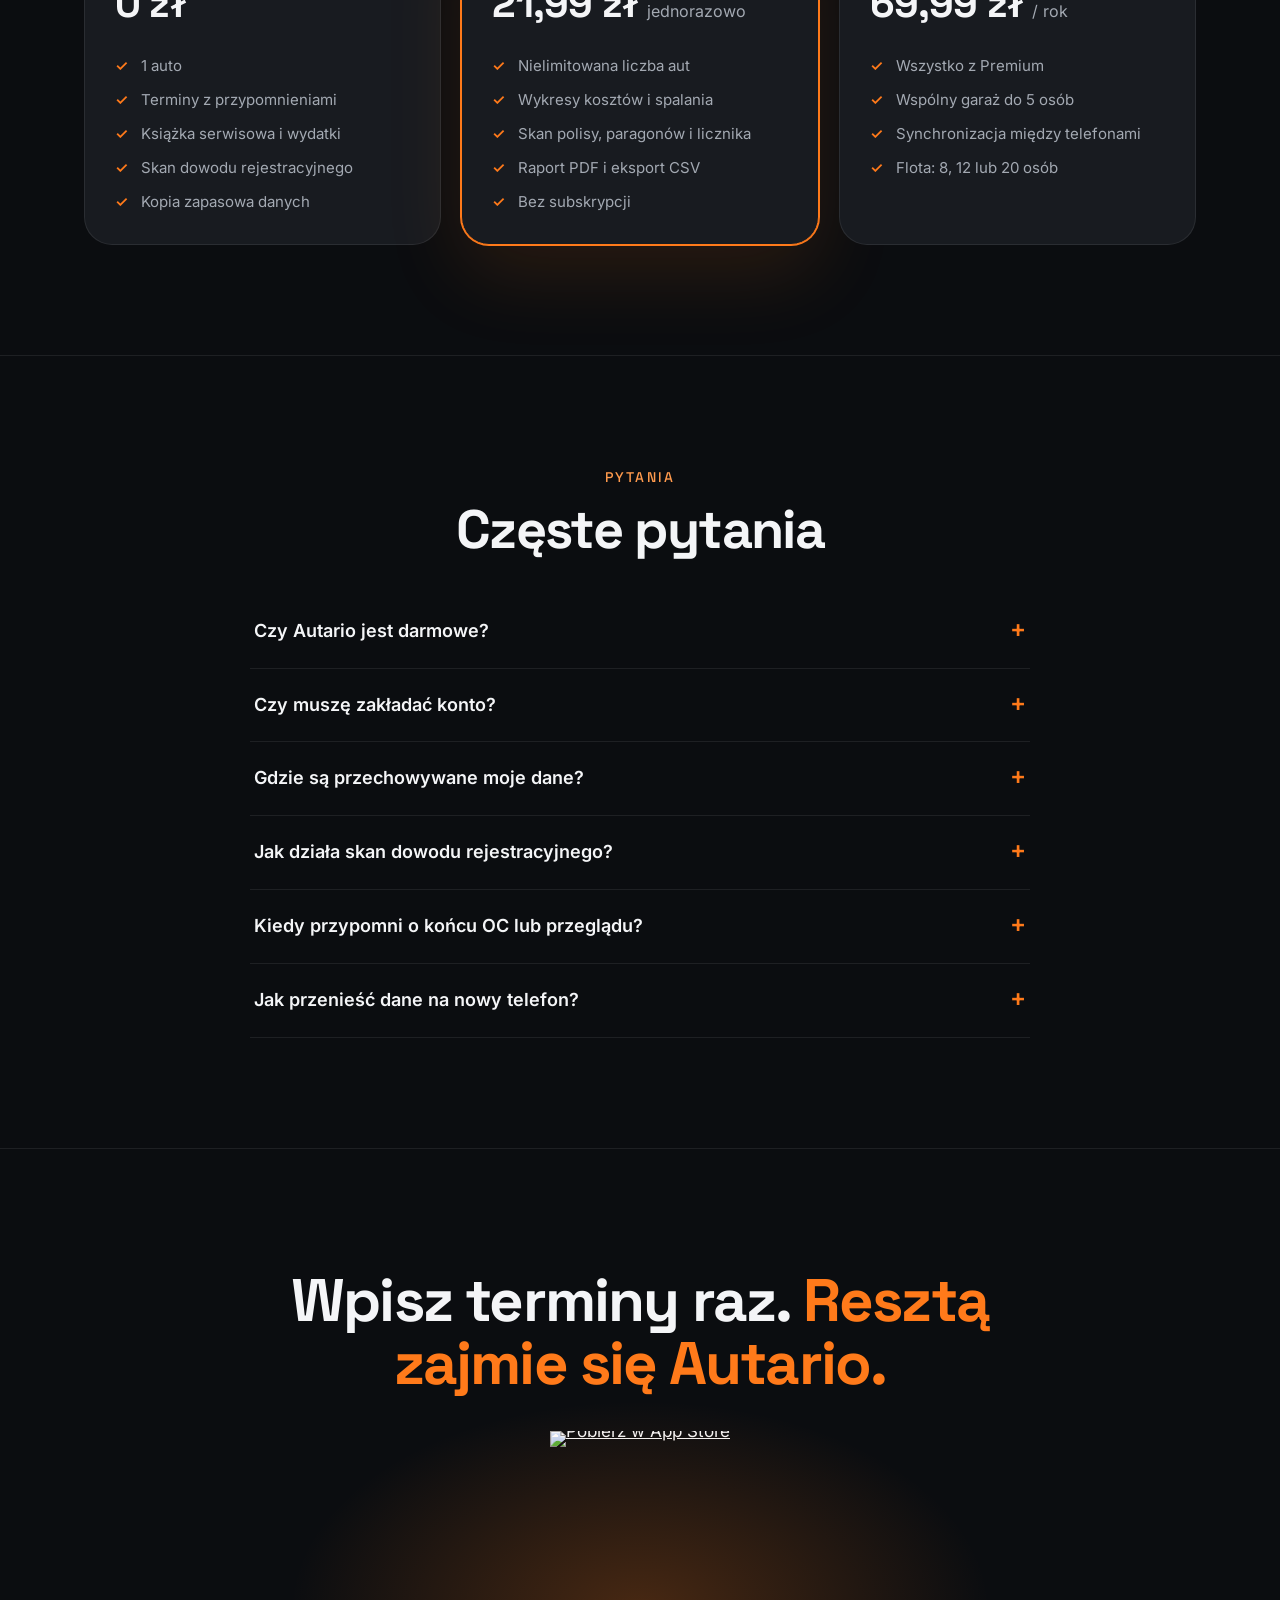
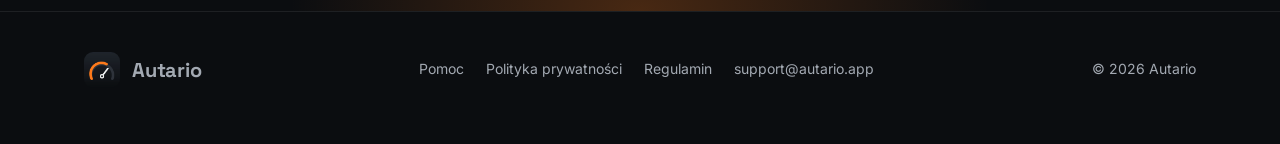
==== commit 9ae1c444: "Update site from garazownik/site" ====
--- a/index.html
+++ b/index.html
@@ -3,46 +3,46 @@
 <head>
   <meta charset="utf-8">
   <meta name="viewport" content="width=device-width, initial-scale=1">
-  <title>Garażownik – terminy OC i przeglądu, serwis i koszty auta | Aplikacja na iPhone</title>
-  <meta name="description" content="Garażownik przypomni o końcu OC, AC i przeglądu, poprowadzi książkę serwisową, policzy koszt na kilometr i spalanie. Skan dowodu rejestracyjnego, raport PDF przy sprzedaży auta. Bez konta, działa offline.">
-  <link rel="canonical" href="https://garazownik.app/">
+  <title>Autario – terminy OC i przeglądu, serwis i koszty auta | Aplikacja na iPhone</title>
+  <meta name="description" content="Autario przypomni o końcu OC, AC i przeglądu, poprowadzi książkę serwisową, policzy koszt na kilometr i spalanie. Skan dowodu rejestracyjnego, raport PDF przy sprzedaży auta. Bez konta, działa offline.">
+  <link rel="canonical" href="https://autario.app/">
   <meta name="theme-color" content="#0B0D10">
   <link rel="icon" href="img/favicon-64.png" type="image/png">
   <link rel="apple-touch-icon" href="img/apple-touch-icon.png">
-  <meta name="apple-itunes-app" content="app-id=6834331896">
+  <meta name="apple-itunes-app" content="app-id=6834331896" />
   <meta property="og:type" content="website">
   <meta property="og:locale" content="pl_PL">
-  <meta property="og:title" content="Garażownik – Twoje auta pod kontrolą">
+  <meta property="og:title" content="Autario – Twoje auta pod kontrolą">
   <meta property="og:description" content="Terminy OC i przeglądu, książka serwisowa, koszty i spalanie. Skan dowodu w 3 sekundy.">
-  <meta property="og:url" content="https://garazownik.app/">
-  <meta property="og:image" content="https://garazownik.app/img/og.jpg">
+  <meta property="og:url" content="https://autario.app/">
+  <meta property="og:image" content="https://autario.app/img/og.jpg">
   <meta name="twitter:card" content="summary_large_image">
   <link rel="stylesheet" href="styles.css">
   <script type="application/ld+json">
   {
     "@context": "https://schema.org",
     "@type": "SoftwareApplication",
-    "name": "Garażownik",
+    "name": "Autario",
     "operatingSystem": "iOS",
     "applicationCategory": "UtilitiesApplication",
     "inLanguage": ["pl", "en", "uk", "de", "es"],
     "description": "Terminy OC, AC i przeglądu z przypomnieniami, książka serwisowa, koszty i spalanie, skan dowodu rejestracyjnego i raport PDF historii auta.",
     "offers": { "@type": "Offer", "price": "0", "priceCurrency": "PLN" },
-    "url": "https://garazownik.app/"
+    "url": "https://autario.app/"
   }
   </script>
 </head>
 <body>
   <header class="nav">
     <div class="wrap">
-      <a class="brand" href="/"><img src="img/icon-256.png" alt="" width="36" height="36">Garażownik</a>
+      <a class="brand" href="/"><img src="img/icon-256.png" alt="" width="36" height="36">Autario</a>
       <nav class="nav-links" aria-label="Główna">
         <a href="#funkcje">Funkcje</a>
         <a href="#ceny">Ceny</a>
         <a href="#faq">Pytania</a>
         <a href="pomoc/">Pomoc</a>
       </nav>
-      <a class="cta-small" href="https://apps.apple.com/pl/app/garazownik/id6834331896">Pobierz</a>
+      <a class="cta-small" href="https://apps.apple.com/pl/app/autario/id6834331896">Pobierz</a>
     </div>
   </header>
 
@@ -51,9 +51,9 @@
       <div class="wrap">
         <div class="eyebrow">Aplikacja na iPhone'a</div>
         <h1>Twoje auta. <em>Zero</em> zapomnianych terminów.</h1>
-        <p class="lead">OC, AC, przegląd, serwis i koszty w jednym miejscu. Garażownik przypomni na czas, policzy koszt na kilometr i zachowa całą historię auta. Bez konta, działa offline.</p>
+        <p class="lead">OC, AC, przegląd, serwis i koszty w jednym miejscu. Autario przypomni na czas, policzy koszt na kilometr i zachowa całą historię auta. Bez konta, działa offline.</p>
         <div class="actions">
-          <a class="store-badge" href="https://apps.apple.com/pl/app/garazownik/id6834331896"><img src="https://toolbox.marketingtools.apple.com/api/v2/badges/download-on-the-app-store/black/pl-pl" alt="Pobierz w App Store" width="180" height="60"></a>
+          <a class="store-badge" href="https://apps.apple.com/pl/app/autario/id6834331896"><img src="https://toolbox.marketingtools.apple.com/api/v2/badges/download-on-the-app-store/black/pl-pl" alt="Pobierz w App Store" width="180" height="60" /></a>
           <span class="note">Za darmo · bez reklam · dane zostają w Twoim telefonie</span>
         </div>
       </div>
@@ -77,7 +77,7 @@
         <div>
           <div class="eyebrow">Przypomnienia</div>
           <h2>OC i przegląd <em>zawsze</em> na czas.</h2>
-          <p>Wpisz termin raz, a Garażownik przypomni 30, 14 i 1 dzień przed końcem. Widzisz, co jest po terminie, co w tym miesiącu, a co później — dla wszystkich aut naraz. Także terminy według przebiegu, jak wymiana rozrządu.</p>
+          <p>Wpisz termin raz, a Autario przypomni 30, 14 i 1 dzień przed końcem. Widzisz, co jest po terminie, co w tym miesiącu, a co później — dla wszystkich aut naraz. Także terminy według przebiegu, jak wymiana rozrządu.</p>
           <ul class="chips"><li>OC i AC</li><li>Przegląd techniczny</li><li>Serwis wg przebiegu</li><li>Widżety</li></ul>
         </div>
         <div class="media"><div class="glow"></div><div class="phone"><img src="img/02-deadlines.webp" alt="Ekran terminów: przegląd po terminie, OC i AC za 9 dni" loading="lazy"></div></div>
@@ -101,7 +101,7 @@
         <div>
           <div class="eyebrow">Koszty i spalanie</div>
           <h2>Wiesz, ile <em>naprawdę</em> kosztuje Cię auto.</h2>
-          <p>Tankowania, ubezpieczenie, naprawy, parkingi i myjnia w jednym miejscu. Garażownik liczy koszt na kilometr, średnie spalanie i pokazuje wydatki miesiąc po miesiącu.</p>
+          <p>Tankowania, ubezpieczenie, naprawy, parkingi i myjnia w jednym miejscu. Autario liczy koszt na kilometr, średnie spalanie i pokazuje wydatki miesiąc po miesiącu.</p>
           <ul class="chips"><li>Koszt na km</li><li>Spalanie l/100 km</li><li>Wykresy</li><li>Kategorie</li></ul>
         </div>
         <div class="media"><div class="glow"></div><div class="phone"><img src="img/04-charts.webp" alt="Wykresy kosztów miesięcznych, kosztu na kilometr i spalania" loading="lazy"></div></div>
@@ -177,7 +177,7 @@
       <div class="wrap">
         <div class="eyebrow" style="text-align:center">Pytania</div>
         <h2>Częste pytania</h2>
-        <details><summary>Czy Garażownik jest darmowy?</summary><p>Tak. Za darmo prowadzisz jedno auto z terminami, przypomnieniami, książką serwisową i wydatkami. Premium (jednorazowo) odblokowuje więcej aut, wykresy, skan polisy i raport PDF, a plan Rodzina — wspólny garaż.</p></details>
+        <details><summary>Czy Autario jest darmowe?</summary><p>Tak. Za darmo prowadzisz jedno auto z terminami, przypomnieniami, książką serwisową i wydatkami. Premium (jednorazowo) odblokowuje więcej aut, wykresy, skan polisy i raport PDF, a plan Rodzina — wspólny garaż.</p></details>
         <details><summary>Czy muszę zakładać konto?</summary><p>Nie. Wszystko działa bez konta i bez internetu. Logujesz się (przez Apple lub Google) tylko wtedy, gdy chcesz dzielić garaż z rodziną.</p></details>
         <details><summary>Gdzie są przechowywane moje dane?</summary><p>Na Twoim telefonie. Na serwer (w Unii Europejskiej) trafiają tylko auta, które sam udostępnisz we wspólnym garażu. Szczegóły w <a href="polityka-prywatnosci/">polityce prywatności</a>.</p></details>
         <details><summary>Jak działa skan dowodu rejestracyjnego?</summary><p>Polski dowód rejestracyjny ma kod Aztec z danymi pojazdu. Aplikacja odczytuje go aparatem na telefonie i wpisuje markę, model, VIN, rok produkcji i numer rejestracyjny. Danych właściciela nie odczytujemy, a zdjęcie nie jest zapisywane.</p></details>
@@ -188,22 +188,22 @@
 
     <section class="final">
       <div class="wrap">
-        <h2>Wpisz terminy raz. <em>Resztą zajmie się Garażownik.</em></h2>
-        <a class="store-badge" href="https://apps.apple.com/pl/app/garazownik/id6834331896"><img src="https://toolbox.marketingtools.apple.com/api/v2/badges/download-on-the-app-store/black/pl-pl" alt="Pobierz w App Store" width="180" height="60"></a>
+        <h2>Wpisz terminy raz. <em>Resztą zajmie się Autario.</em></h2>
+        <a class="store-badge" href="https://apps.apple.com/pl/app/autario/id6834331896"><img src="https://toolbox.marketingtools.apple.com/api/v2/badges/download-on-the-app-store/black/pl-pl" alt="Pobierz w App Store" width="180" height="60" /></a>
       </div>
     </section>
   </main>
 
   <footer>
     <div class="wrap">
-      <a class="brand" href="/"><img src="img/icon-256.png" alt="" width="36" height="36">Garażownik</a>
+      <a class="brand" href="/"><img src="img/icon-256.png" alt="" width="36" height="36">Autario</a>
       <nav aria-label="Stopka">
         <a href="pomoc/">Pomoc</a>
         <a href="polityka-prywatnosci/">Polityka prywatności</a>
         <a href="regulamin/">Regulamin</a>
-        <a href="mailto:kontakt@garazownik.app">kontakt@garazownik.app</a>
+        <a href="mailto:support@autario.app">support@autario.app</a>
       </nav>
-      <span>© 2026 Garażownik</span>
+      <span>© 2026 Autario</span>
     </div>
   </footer>
 </body>
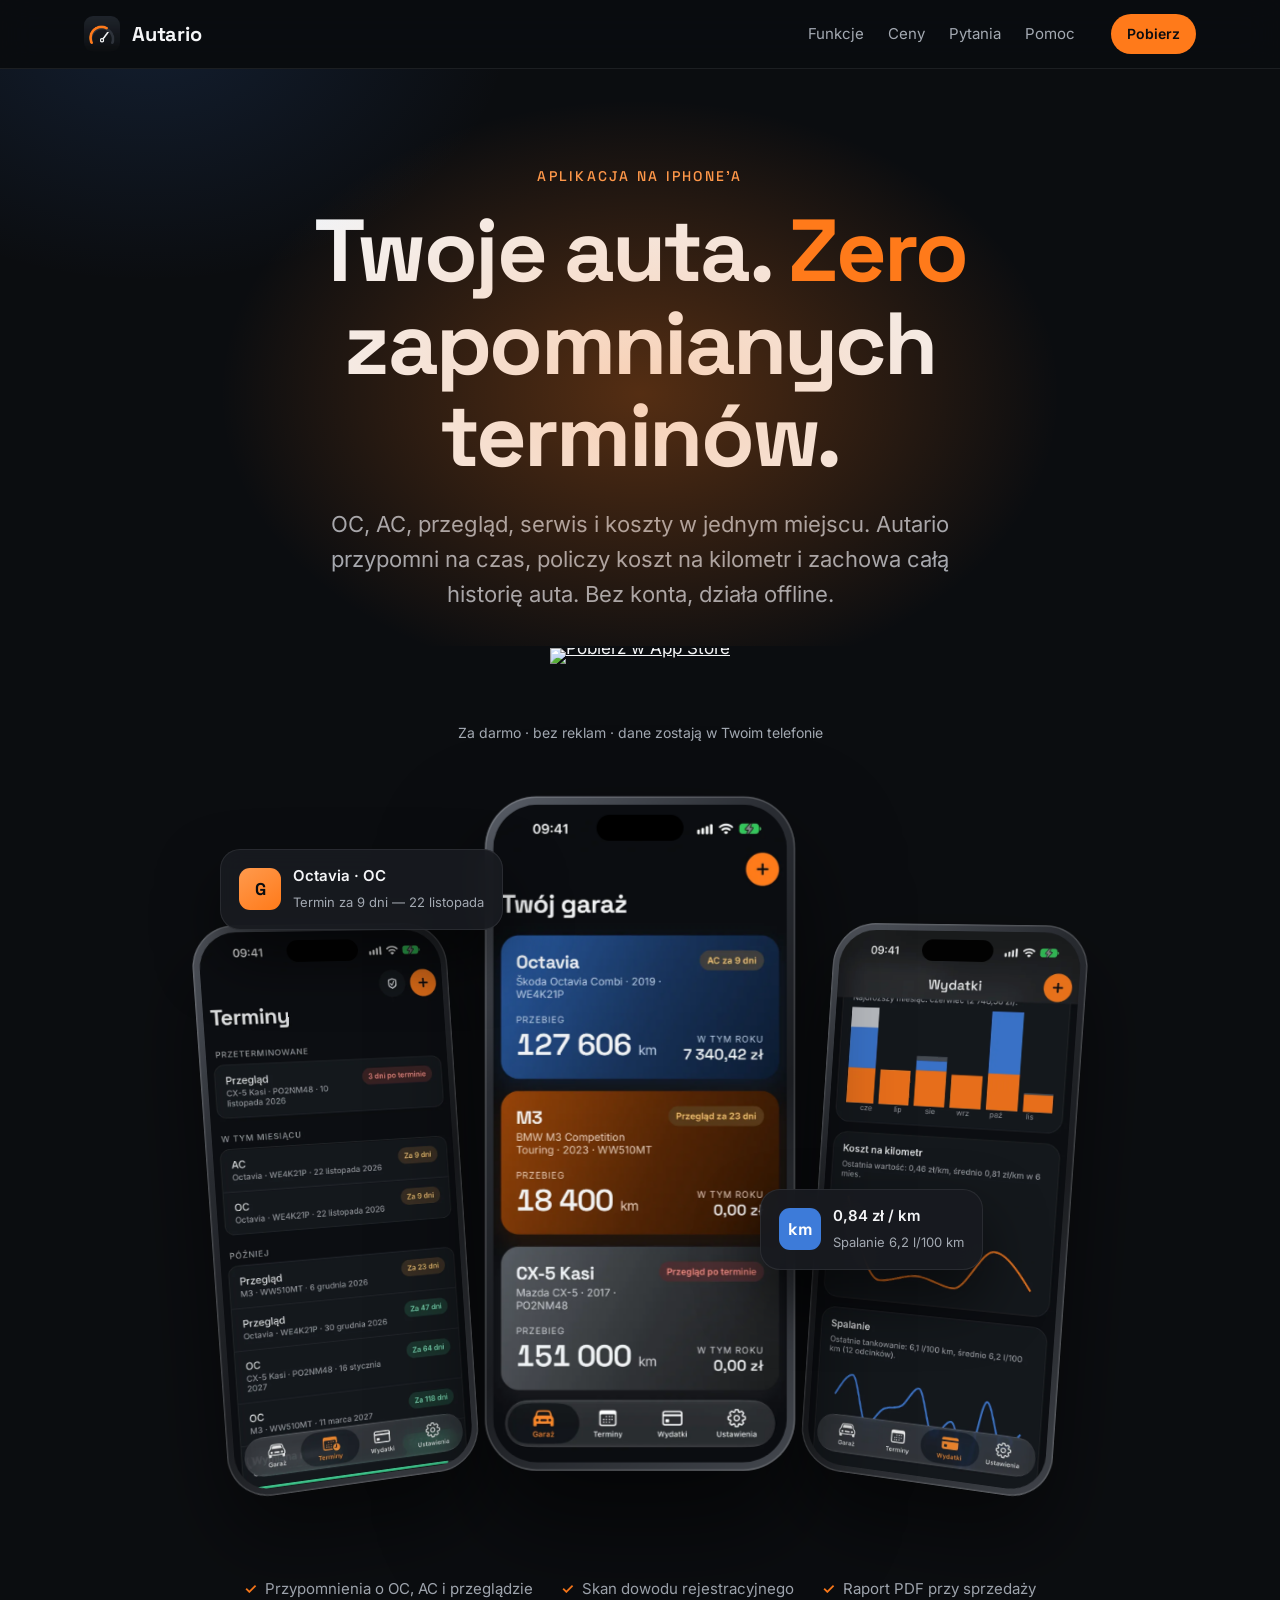
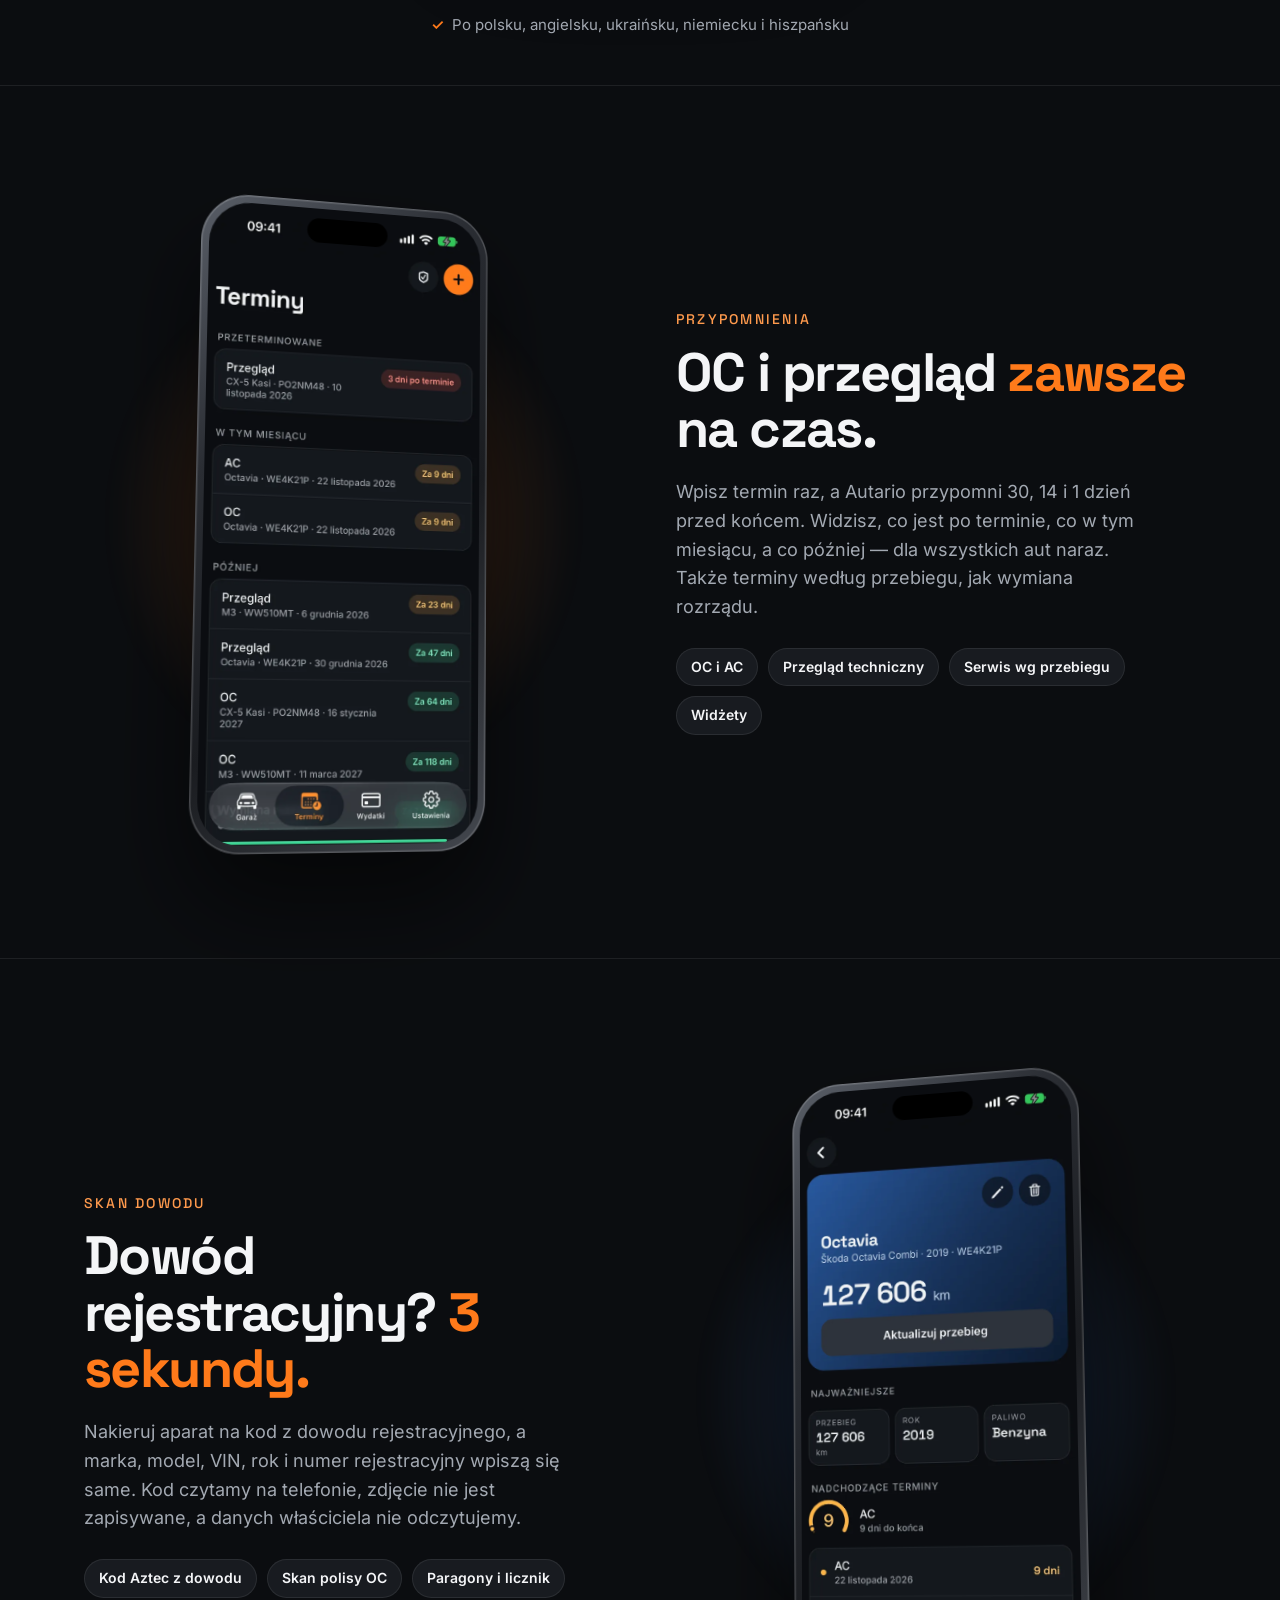
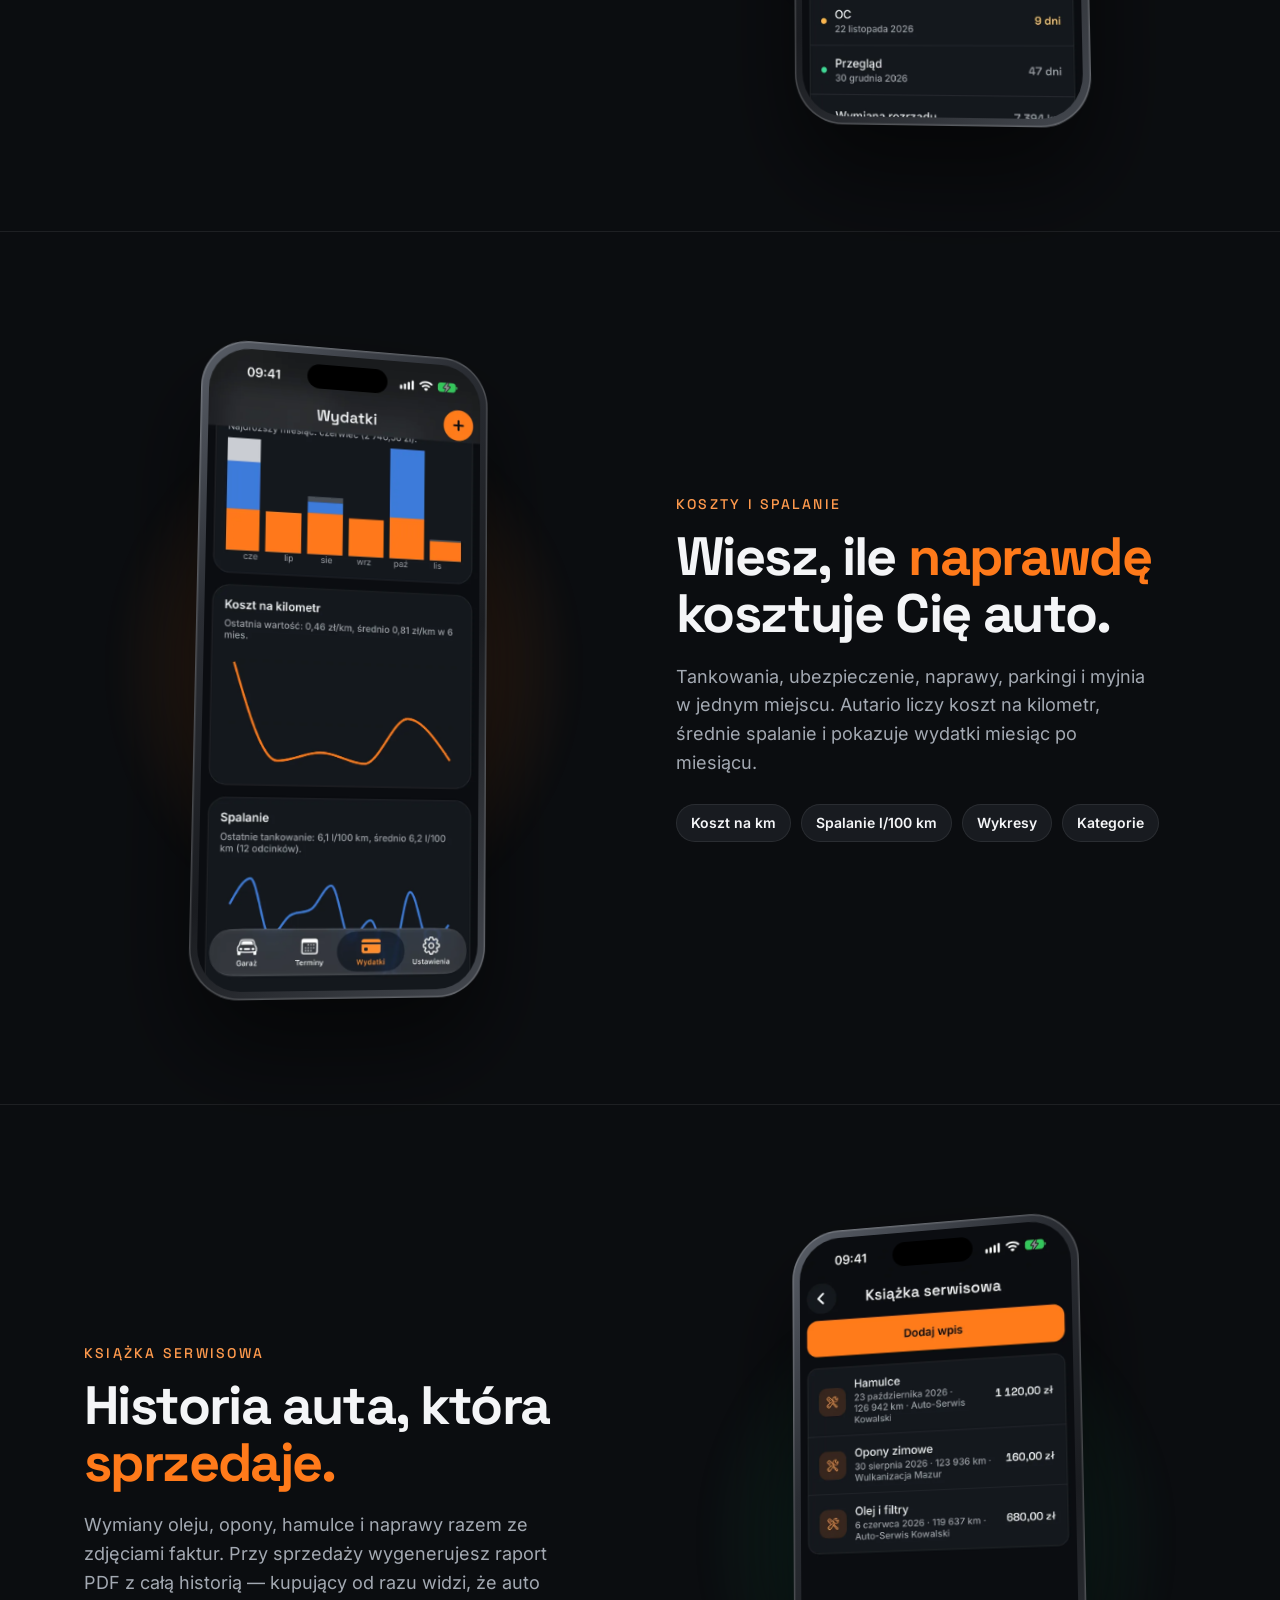
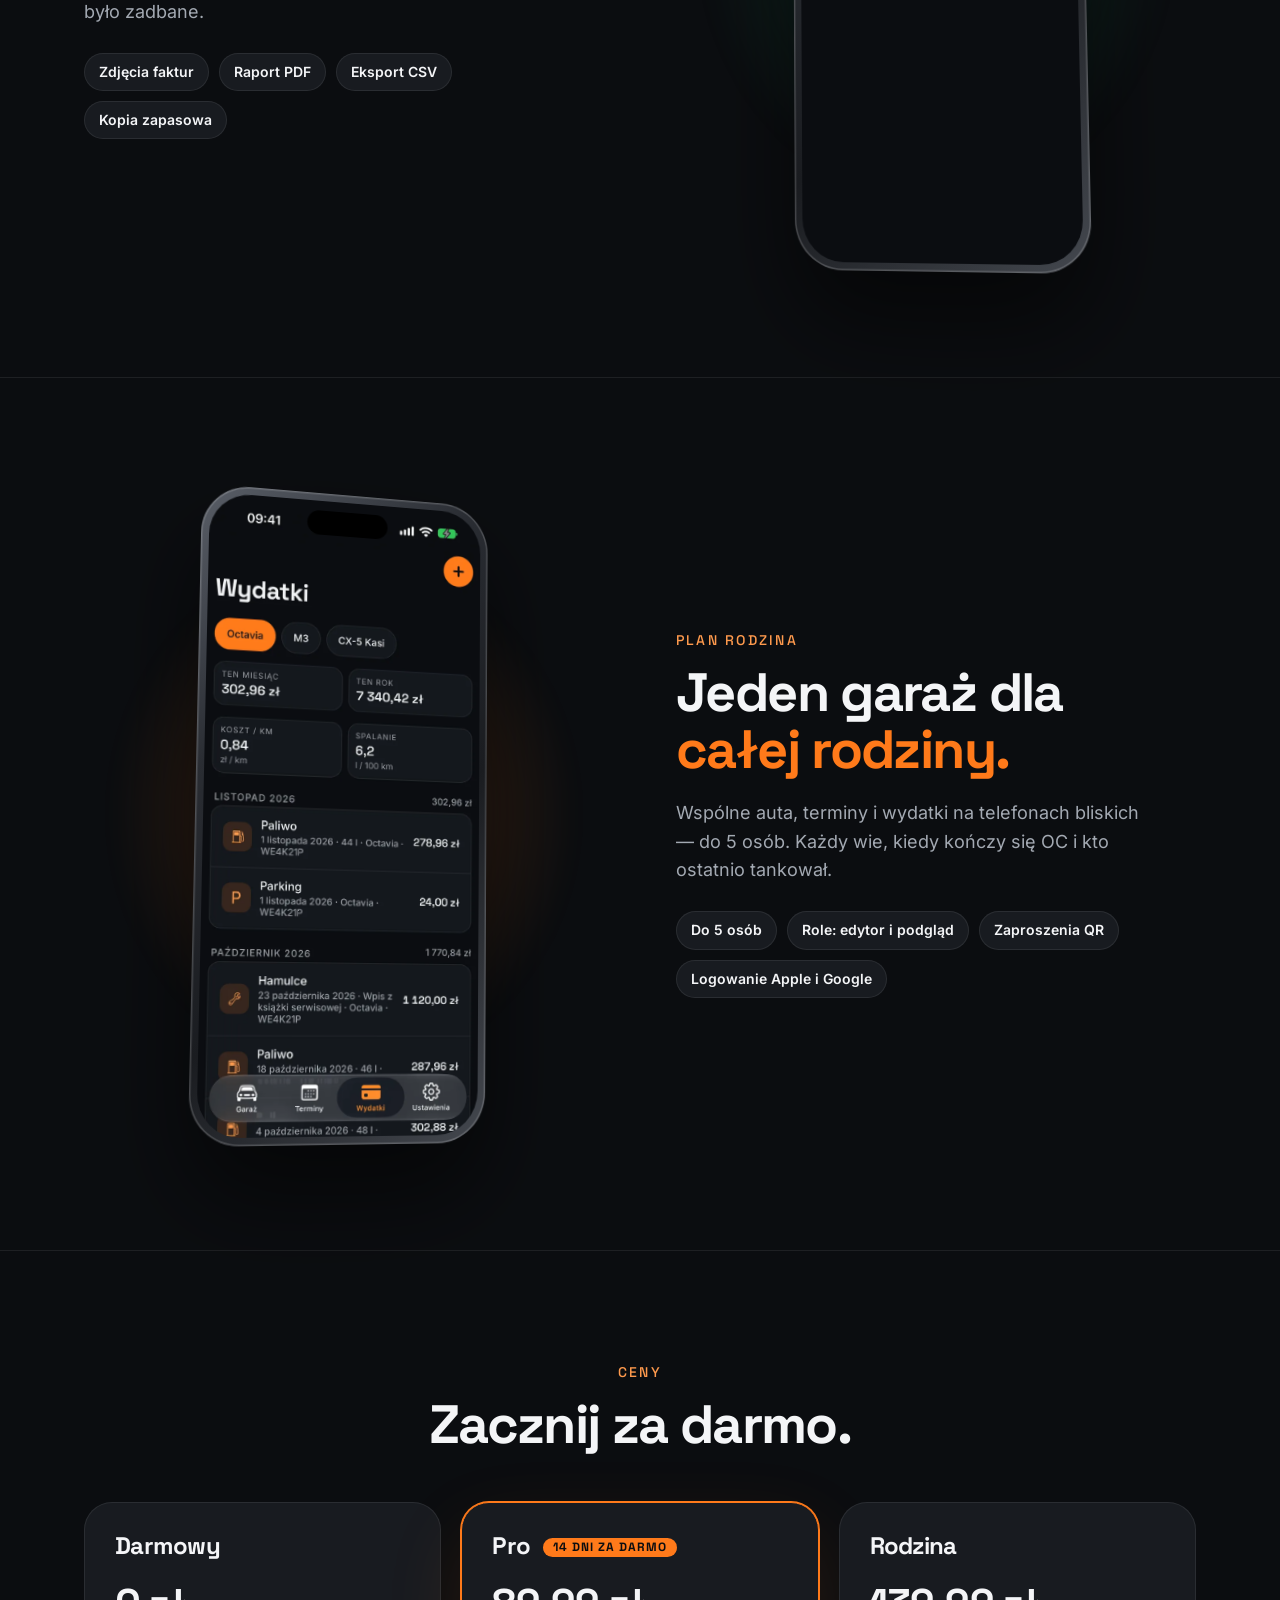
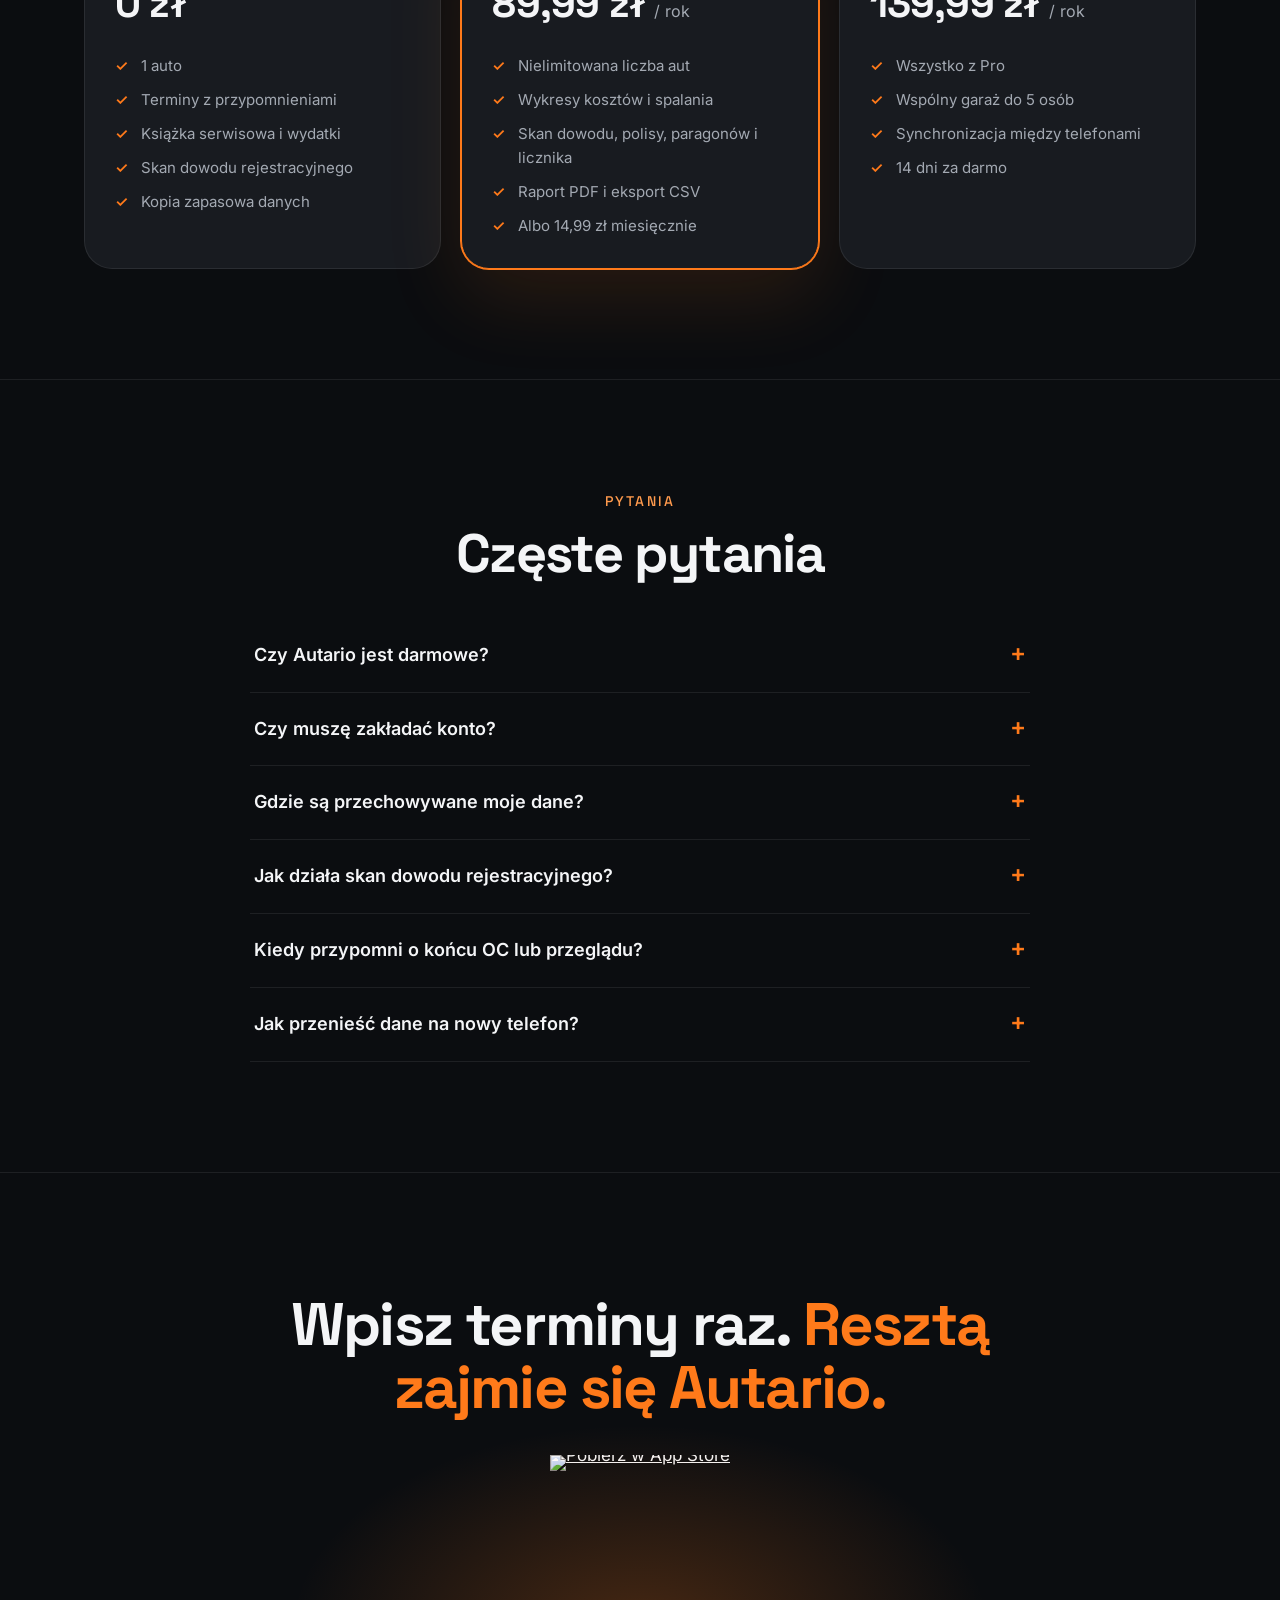
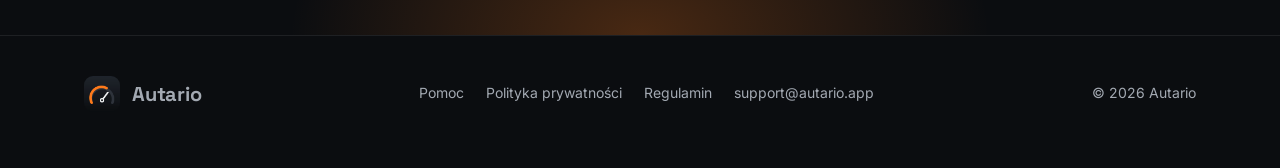
==== commit 04d1c995: "Update site from garazownik/site" ====
--- a/index.html
+++ b/index.html
@@ -125,7 +125,7 @@
         <div>
           <div class="eyebrow">Plan Rodzina</div>
           <h2>Jeden garaż dla <em>całej rodziny.</em></h2>
-          <p>Wspólne auta, terminy i wydatki na telefonach bliskich — do 5 osób, a w planie Flota nawet do 20. Każdy wie, kiedy kończy się OC i kto ostatnio tankował.</p>
+          <p>Wspólne auta, terminy i wydatki na telefonach bliskich — do 5 osób. Każdy wie, kiedy kończy się OC i kto ostatnio tankował.</p>
           <ul class="chips"><li>Do 5 osób</li><li>Role: edytor i podgląd</li><li>Zaproszenia QR</li><li>Logowanie Apple i Google</li></ul>
         </div>
         <div class="media"><div class="glow"></div><div class="phone"><img src="img/03-expenses.webp" alt="Wydatki z przełącznikiem aut Octavia, M3 i CX-5" loading="lazy"></div></div>
@@ -149,24 +149,24 @@
             </ul>
           </div>
           <div class="plan best">
-            <h3>Premium <span class="tag">Na zawsze</span></h3>
-            <div class="price">21,99 zł <small>jednorazowo</small></div>
+            <h3>Pro <span class="tag">14 dni za darmo</span></h3>
+            <div class="price">89,99 zł <small>/ rok</small></div>
             <ul>
               <li>Nielimitowana liczba aut</li>
               <li>Wykresy kosztów i spalania</li>
-              <li>Skan polisy, paragonów i licznika</li>
+              <li>Skan dowodu, polisy, paragonów i licznika</li>
               <li>Raport PDF i eksport CSV</li>
-              <li>Bez subskrypcji</li>
+              <li>Albo 14,99 zł miesięcznie</li>
             </ul>
           </div>
           <div class="plan">
             <h3>Rodzina</h3>
-            <div class="price">69,99 zł <small>/ rok</small></div>
+            <div class="price">139,99 zł <small>/ rok</small></div>
             <ul>
-              <li>Wszystko z Premium</li>
+              <li>Wszystko z Pro</li>
               <li>Wspólny garaż do 5 osób</li>
               <li>Synchronizacja między telefonami</li>
-              <li>Flota: 8, 12 lub 20 osób</li>
+              <li>14 dni za darmo</li>
             </ul>
           </div>
         </div>
@@ -177,7 +177,7 @@
       <div class="wrap">
         <div class="eyebrow" style="text-align:center">Pytania</div>
         <h2>Częste pytania</h2>
-        <details><summary>Czy Autario jest darmowe?</summary><p>Tak. Za darmo prowadzisz jedno auto z terminami, przypomnieniami, książką serwisową i wydatkami. Premium (jednorazowo) odblokowuje więcej aut, wykresy, skan polisy i raport PDF, a plan Rodzina — wspólny garaż.</p></details>
+        <details><summary>Czy Autario jest darmowe?</summary><p>Tak. Za darmo prowadzisz jedno auto z terminami, przypomnieniami, książką serwisową i wydatkami. Pro (14 dni za darmo, potem 89,99 zł rocznie lub 14,99 zł miesięcznie) odblokowuje więcej aut, skany, wykresy i raport PDF, a plan Rodzina — wspólny garaż. Wolisz zapłacić raz? Jest też Pro na zawsze.</p></details>
         <details><summary>Czy muszę zakładać konto?</summary><p>Nie. Wszystko działa bez konta i bez internetu. Logujesz się (przez Apple lub Google) tylko wtedy, gdy chcesz dzielić garaż z rodziną.</p></details>
         <details><summary>Gdzie są przechowywane moje dane?</summary><p>Na Twoim telefonie. Na serwer (w Unii Europejskiej) trafiają tylko auta, które sam udostępnisz we wspólnym garażu. Szczegóły w <a href="polityka-prywatnosci/">polityce prywatności</a>.</p></details>
         <details><summary>Jak działa skan dowodu rejestracyjnego?</summary><p>Polski dowód rejestracyjny ma kod Aztec z danymi pojazdu. Aplikacja odczytuje go aparatem na telefonie i wpisuje markę, model, VIN, rok produkcji i numer rejestracyjny. Danych właściciela nie odczytujemy, a zdjęcie nie jest zapisywane.</p></details>
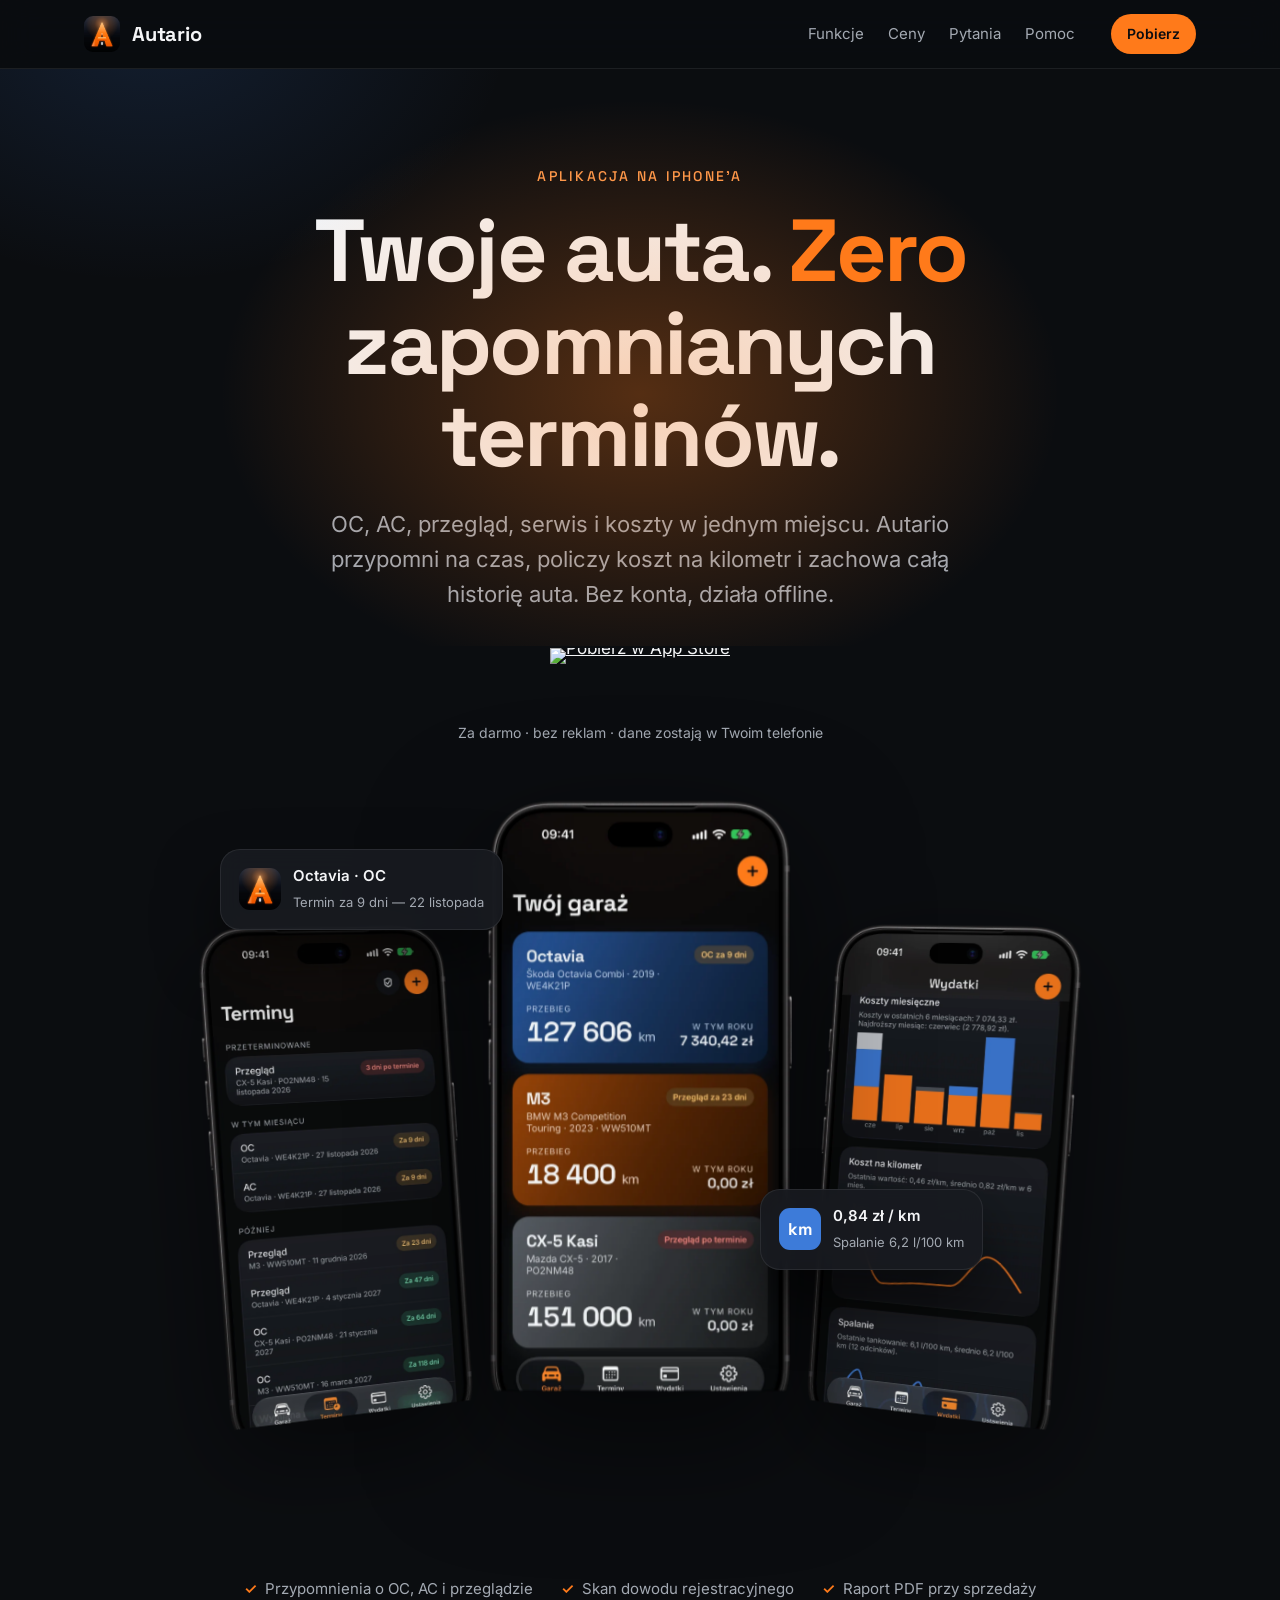
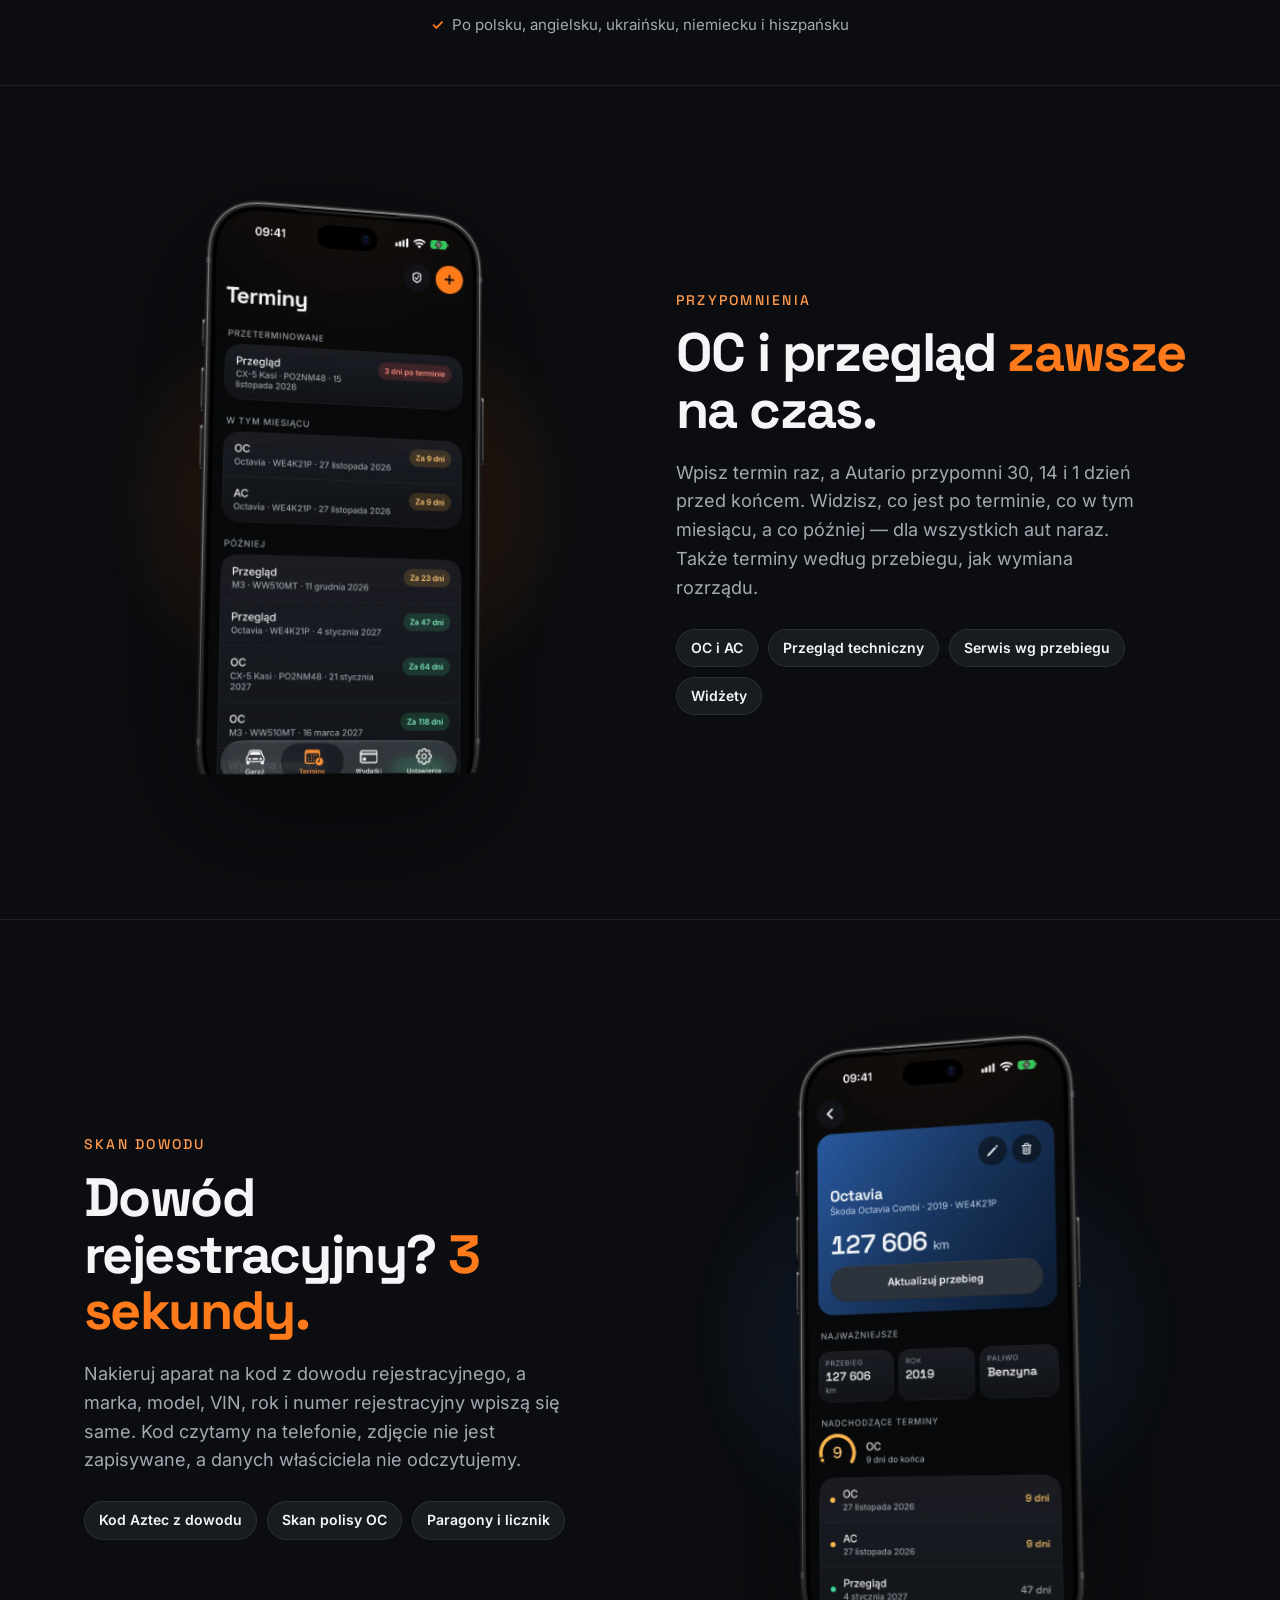
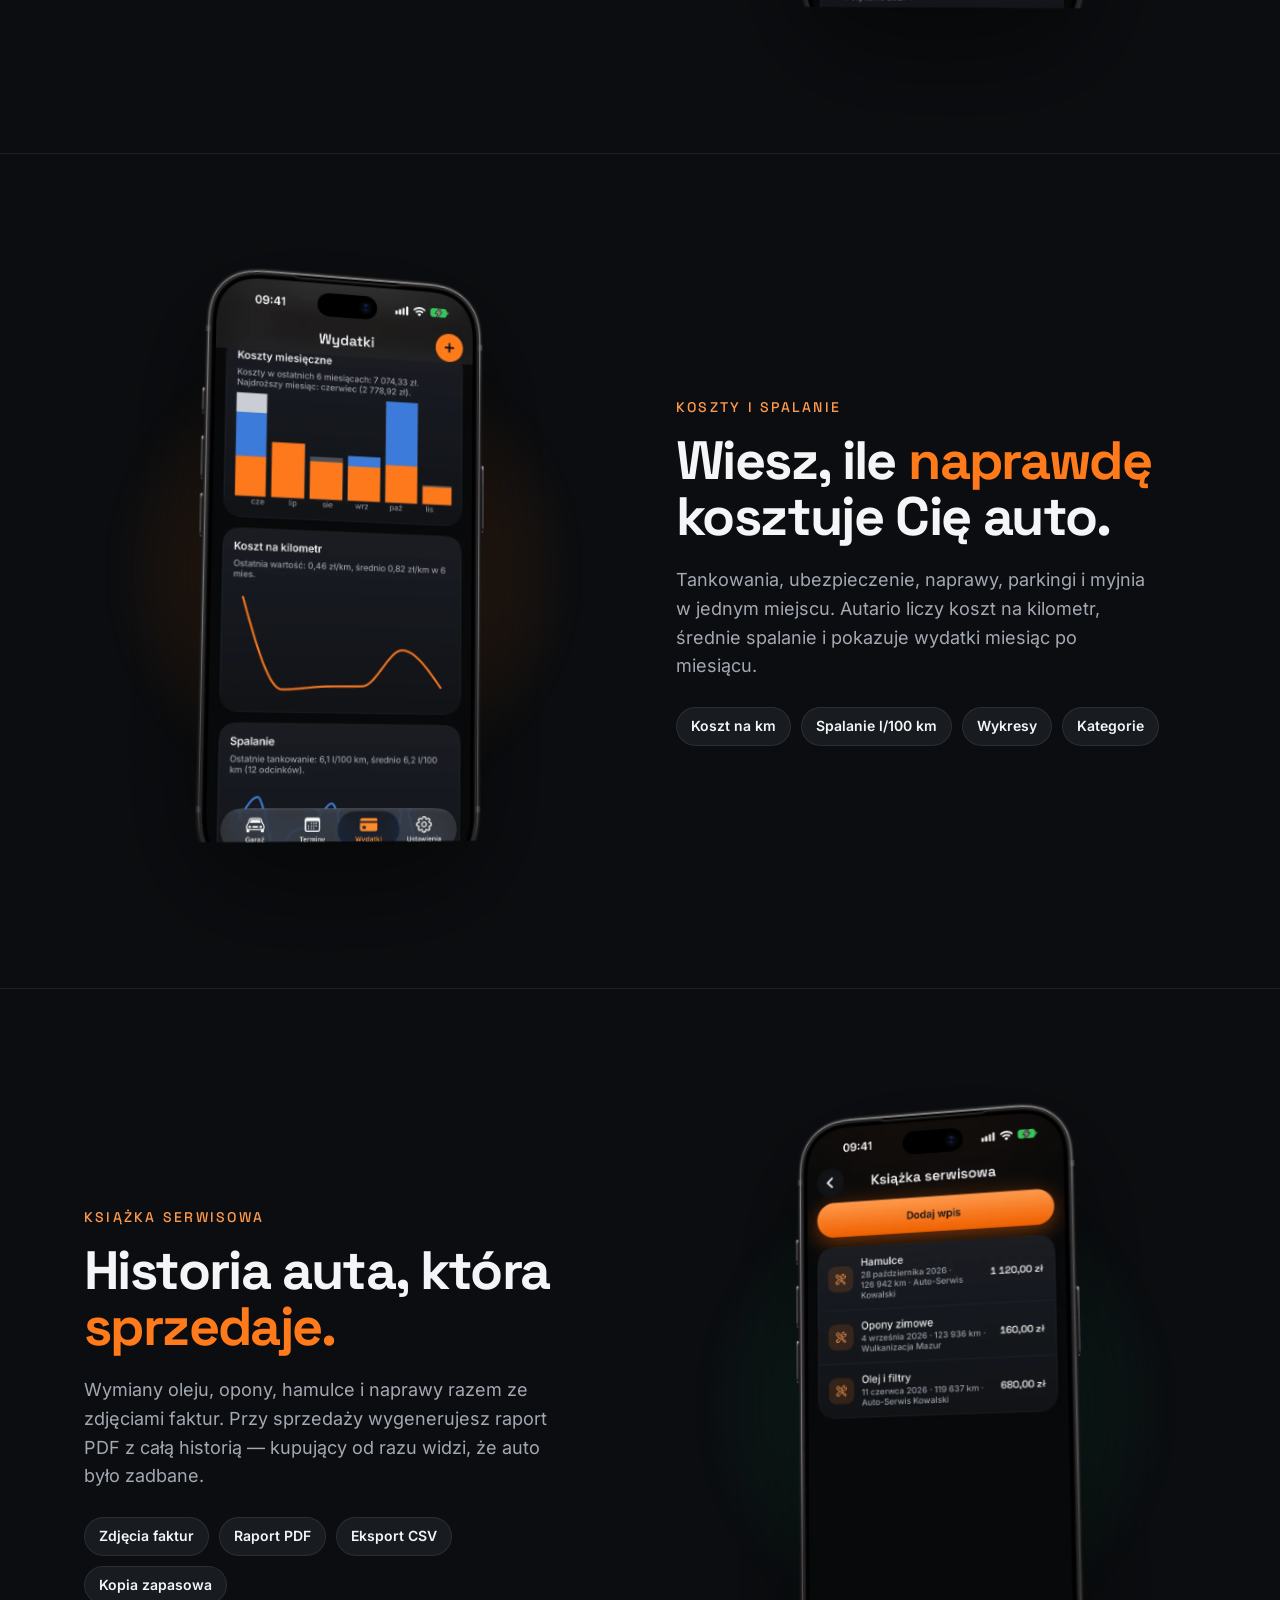
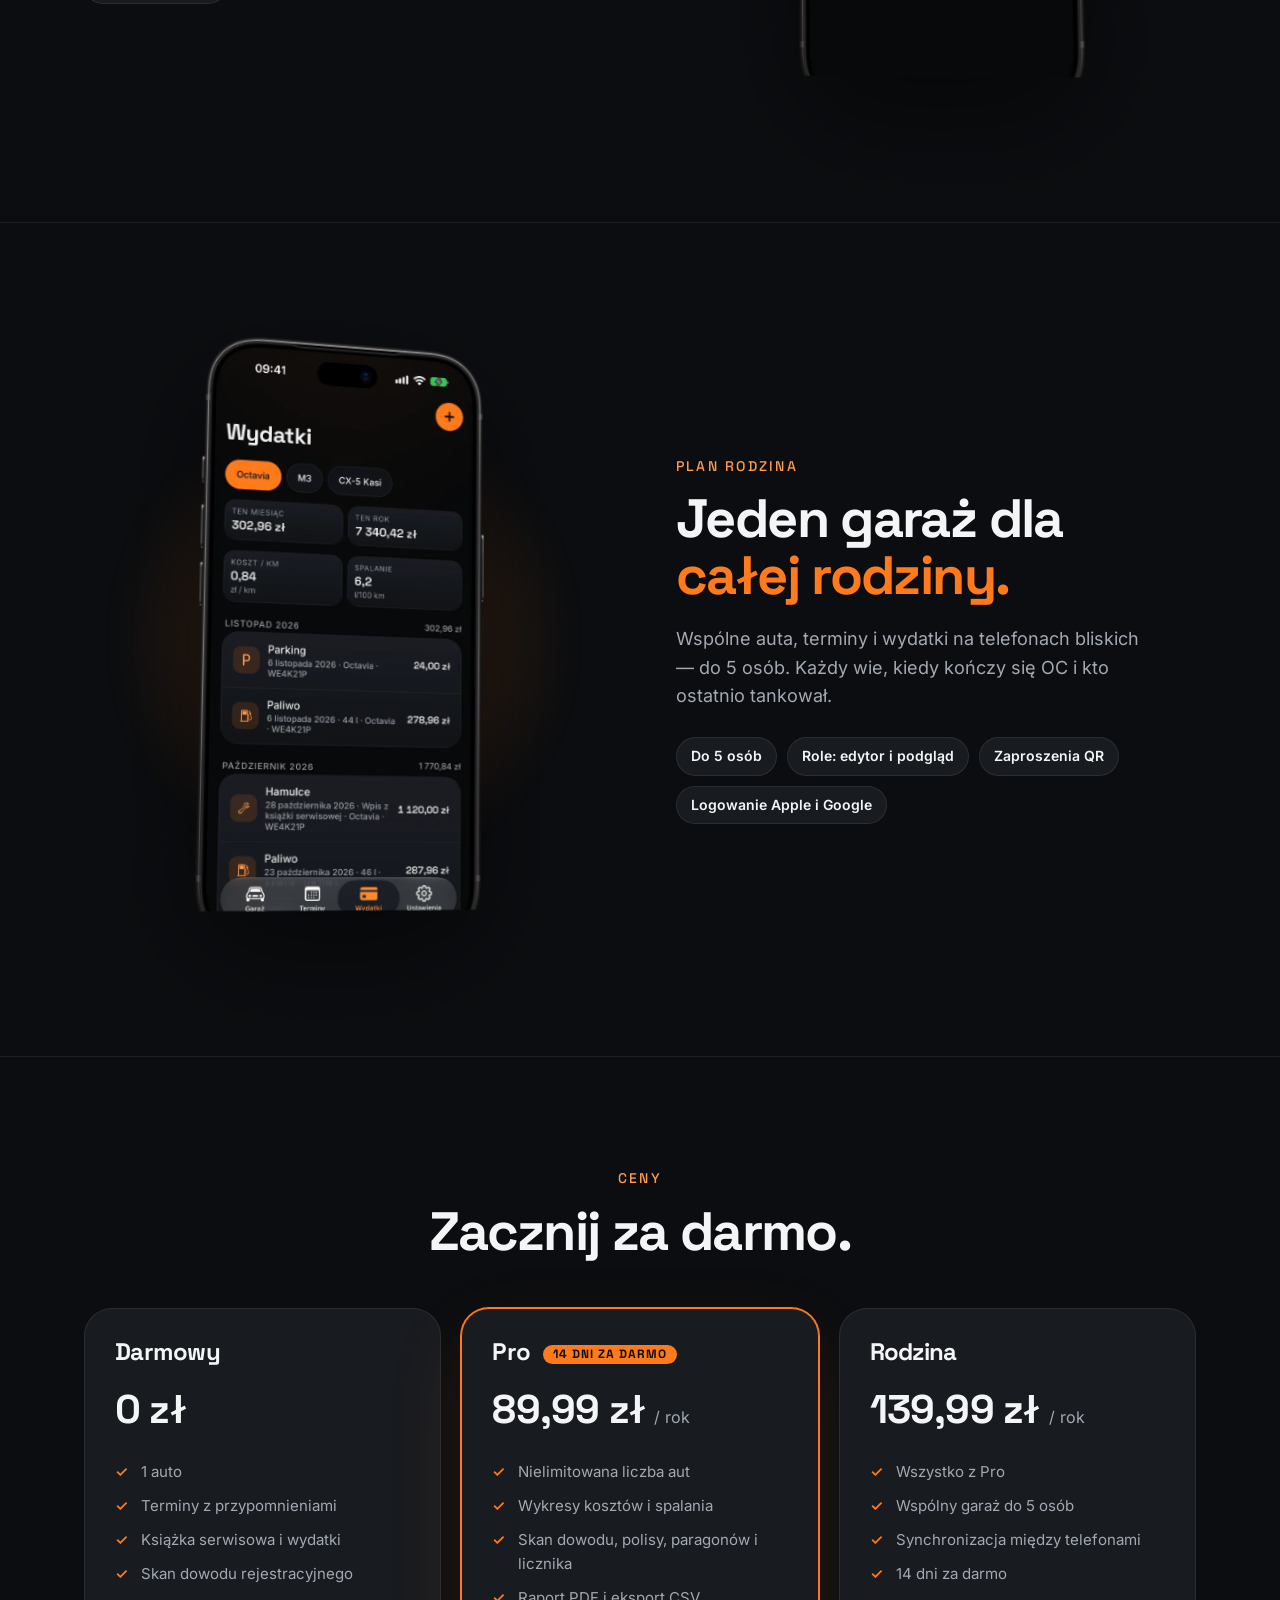
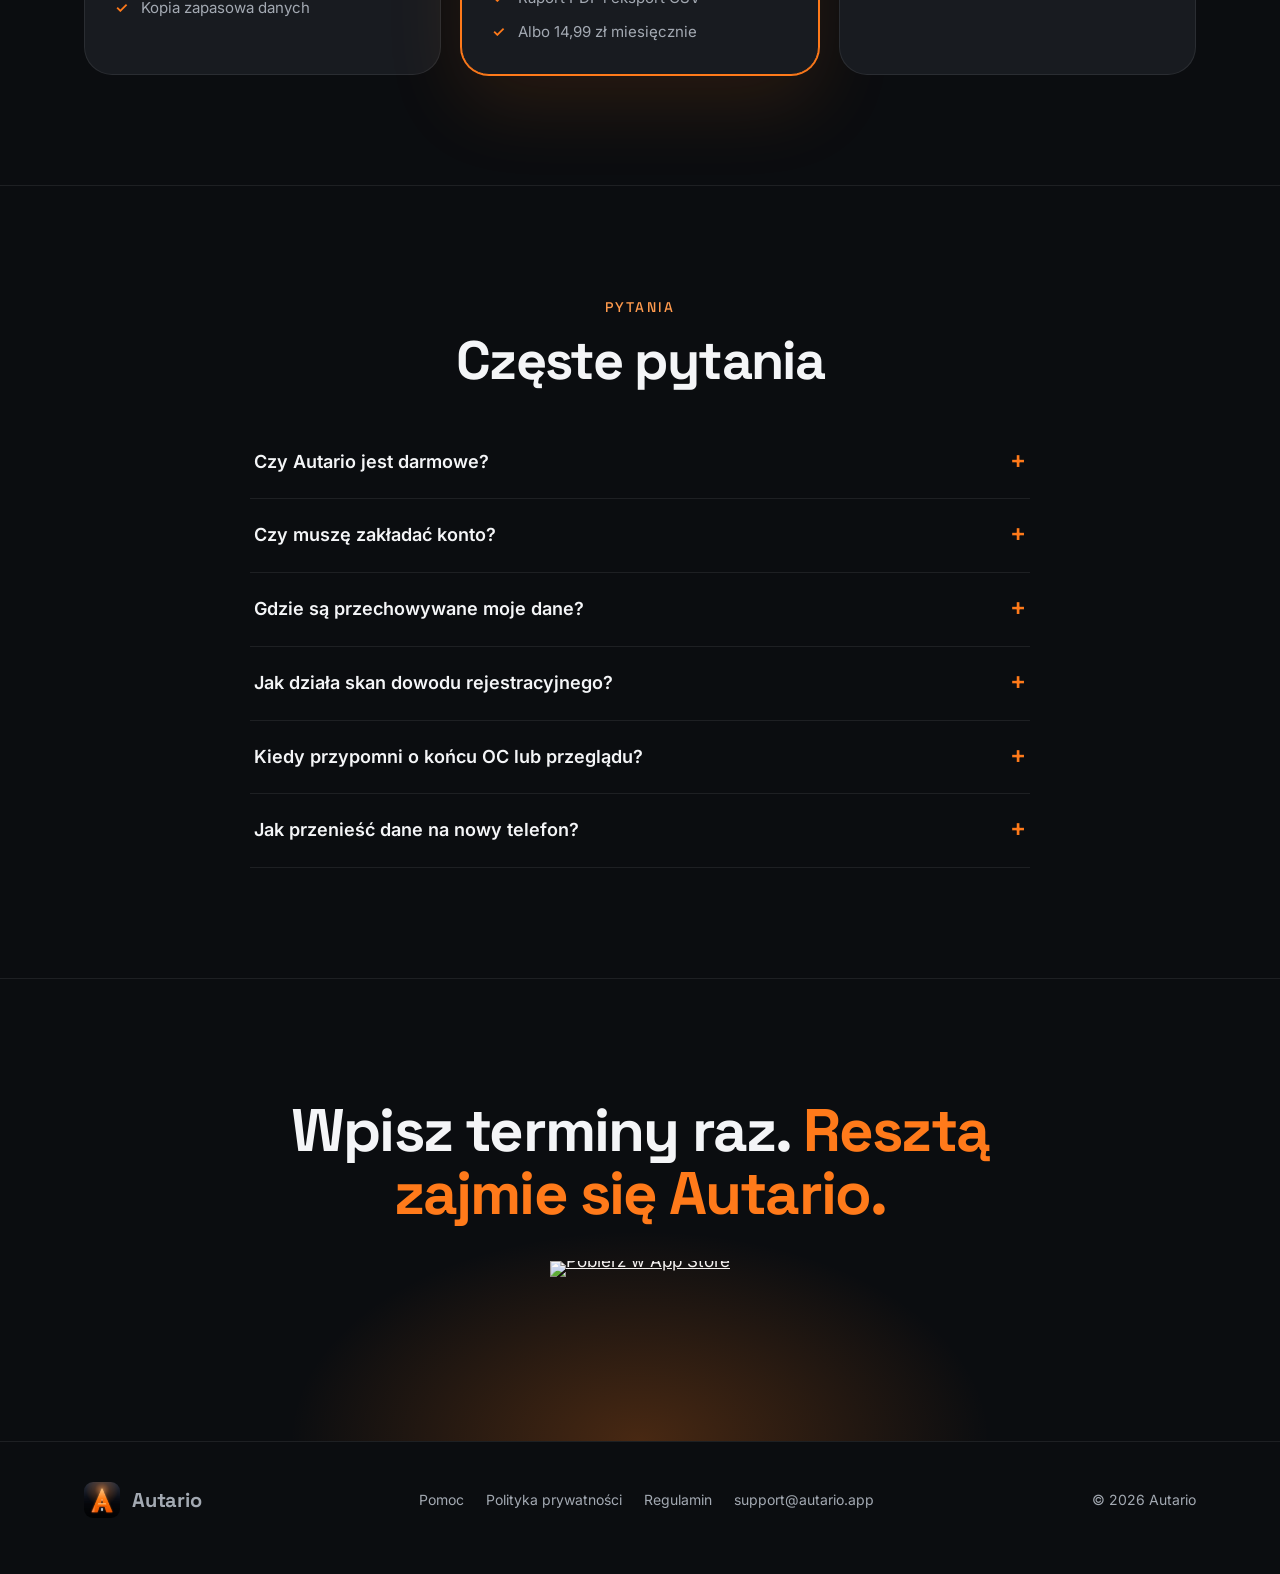
==== commit d3d6ca0c: "Update site from garazownik/site" ====
--- a/index.html
+++ b/index.html
@@ -58,10 +58,10 @@
         </div>
       </div>
       <div class="showcase" aria-hidden="true">
-        <div class="phone p-left"><img src="img/02-deadlines.webp" alt="" loading="eager"></div>
-        <div class="phone p-center"><img src="img/01-garage.webp" alt="" loading="eager"></div>
-        <div class="phone p-right"><img src="img/04-charts.webp" alt="" loading="eager"></div>
-        <div class="float n1"><div class="icon">G</div><div><b>Octavia · OC</b><span>Termin za 9 dni — 22 listopada</span></div></div>
+        <div class="phone p-left"><img src="img/device-02-deadlines.webp" alt="" loading="eager"></div>
+        <div class="phone p-center"><img src="img/device-01-garage.webp" alt="" loading="eager"></div>
+        <div class="phone p-right"><img src="img/device-04-charts.webp" alt="" loading="eager"></div>
+        <div class="float n1"><div class="icon" style="background:url(img/icon-256.png) center/cover"></div><div><b>Octavia · OC</b><span>Termin za 9 dni — 22 listopada</span></div></div>
         <div class="float n2"><div class="icon" style="background:#3D7BD9;color:#fff">km</div><div><b>0,84 zł / km</b><span>Spalanie 6,2 l/100 km</span></div></div>
       </div>
       <div class="wrap trust">
@@ -80,7 +80,7 @@
           <p>Wpisz termin raz, a Autario przypomni 30, 14 i 1 dzień przed końcem. Widzisz, co jest po terminie, co w tym miesiącu, a co później — dla wszystkich aut naraz. Także terminy według przebiegu, jak wymiana rozrządu.</p>
           <ul class="chips"><li>OC i AC</li><li>Przegląd techniczny</li><li>Serwis wg przebiegu</li><li>Widżety</li></ul>
         </div>
-        <div class="media"><div class="glow"></div><div class="phone"><img src="img/02-deadlines.webp" alt="Ekran terminów: przegląd po terminie, OC i AC za 9 dni" loading="lazy"></div></div>
+        <div class="media"><div class="glow"></div><div class="phone"><img src="img/device-02-deadlines.webp" alt="Ekran terminów: przegląd po terminie, OC i AC za 9 dni" loading="lazy"></div></div>
       </div>
     </section>
 
@@ -92,7 +92,7 @@
           <p>Nakieruj aparat na kod z dowodu rejestracyjnego, a marka, model, VIN, rok i numer rejestracyjny wpiszą się same. Kod czytamy na telefonie, zdjęcie nie jest zapisywane, a danych właściciela nie odczytujemy.</p>
           <ul class="chips"><li>Kod Aztec z dowodu</li><li>Skan polisy OC</li><li>Paragony i licznik</li></ul>
         </div>
-        <div class="media"><div class="glow blue"></div><div class="phone"><img src="img/05-details.webp" alt="Karta auta Škoda Octavia z przebiegiem i terminami" loading="lazy"></div></div>
+        <div class="media"><div class="glow blue"></div><div class="phone"><img src="img/device-05-details.webp" alt="Karta auta Škoda Octavia z przebiegiem i terminami" loading="lazy"></div></div>
       </div>
     </section>
 
@@ -104,7 +104,7 @@
           <p>Tankowania, ubezpieczenie, naprawy, parkingi i myjnia w jednym miejscu. Autario liczy koszt na kilometr, średnie spalanie i pokazuje wydatki miesiąc po miesiącu.</p>
           <ul class="chips"><li>Koszt na km</li><li>Spalanie l/100 km</li><li>Wykresy</li><li>Kategorie</li></ul>
         </div>
-        <div class="media"><div class="glow"></div><div class="phone"><img src="img/04-charts.webp" alt="Wykresy kosztów miesięcznych, kosztu na kilometr i spalania" loading="lazy"></div></div>
+        <div class="media"><div class="glow"></div><div class="phone"><img src="img/device-04-charts.webp" alt="Wykresy kosztów miesięcznych, kosztu na kilometr i spalania" loading="lazy"></div></div>
       </div>
     </section>
 
@@ -116,7 +116,7 @@
           <p>Wymiany oleju, opony, hamulce i naprawy razem ze zdjęciami faktur. Przy sprzedaży wygenerujesz raport PDF z całą historią — kupujący od razu widzi, że auto było zadbane.</p>
           <ul class="chips"><li>Zdjęcia faktur</li><li>Raport PDF</li><li>Eksport CSV</li><li>Kopia zapasowa</li></ul>
         </div>
-        <div class="media"><div class="glow green"></div><div class="phone"><img src="img/06-service.webp" alt="Książka serwisowa z wpisami: hamulce, opony zimowe, olej i filtry" loading="lazy"></div></div>
+        <div class="media"><div class="glow green"></div><div class="phone"><img src="img/device-06-service.webp" alt="Książka serwisowa z wpisami: hamulce, opony zimowe, olej i filtry" loading="lazy"></div></div>
       </div>
     </section>
 
@@ -128,7 +128,7 @@
           <p>Wspólne auta, terminy i wydatki na telefonach bliskich — do 5 osób. Każdy wie, kiedy kończy się OC i kto ostatnio tankował.</p>
           <ul class="chips"><li>Do 5 osób</li><li>Role: edytor i podgląd</li><li>Zaproszenia QR</li><li>Logowanie Apple i Google</li></ul>
         </div>
-        <div class="media"><div class="glow"></div><div class="phone"><img src="img/03-expenses.webp" alt="Wydatki z przełącznikiem aut Octavia, M3 i CX-5" loading="lazy"></div></div>
+        <div class="media"><div class="glow"></div><div class="phone"><img src="img/device-03-expenses.webp" alt="Wydatki z przełącznikiem aut Octavia, M3 i CX-5" loading="lazy"></div></div>
       </div>
     </section>
 
--- a/styles.css
+++ b/styles.css
@@ -80,15 +80,12 @@
 .hero .actions { margin-top: 36px; display: flex; flex-direction: column; align-items: center; gap: 14px; }
 .hero .note { font-size: 14px; color: var(--muted); }
 
-/* CSS phone (same look as the store screenshots) */
+/* Real iPhone 18 Pro: the screen is pre-composited into Apple's bezel (img/device-*.webp). */
 .phone {
-  position: relative; width: 300px; aspect-ratio: 900 / 1956; border-radius: 50px;
-  background: linear-gradient(135deg, #5A5F68 0%, #2A2D33 30%, #1A1C20 60%, #44484F 100%);
-  box-shadow: 0 50px 100px rgba(0, 0, 0, .6), inset 0 0 0 1.5px rgba(255, 255, 255, .18);
-  padding: 8px; flex: none;
+  position: relative; width: 300px; aspect-ratio: 1350 / 2760; flex: none;
+  filter: drop-shadow(0 40px 60px rgba(0, 0, 0, .55));
 }
-.phone img { width: 100%; height: 100%; object-fit: cover; border-radius: 43px; background: #000; }
-.phone::after { content: ''; position: absolute; top: 18px; left: 50%; width: 84px; height: 25px; margin-left: -42px; border-radius: 14px; background: #000; }
+.phone img { width: 100%; height: 100%; object-fit: contain; display: block; }
 .showcase {
   position: relative; margin: 64px auto 0; height: 740px; max-width: 980px;
   perspective: 1800px; display: flex; justify-content: center; align-items: flex-start;
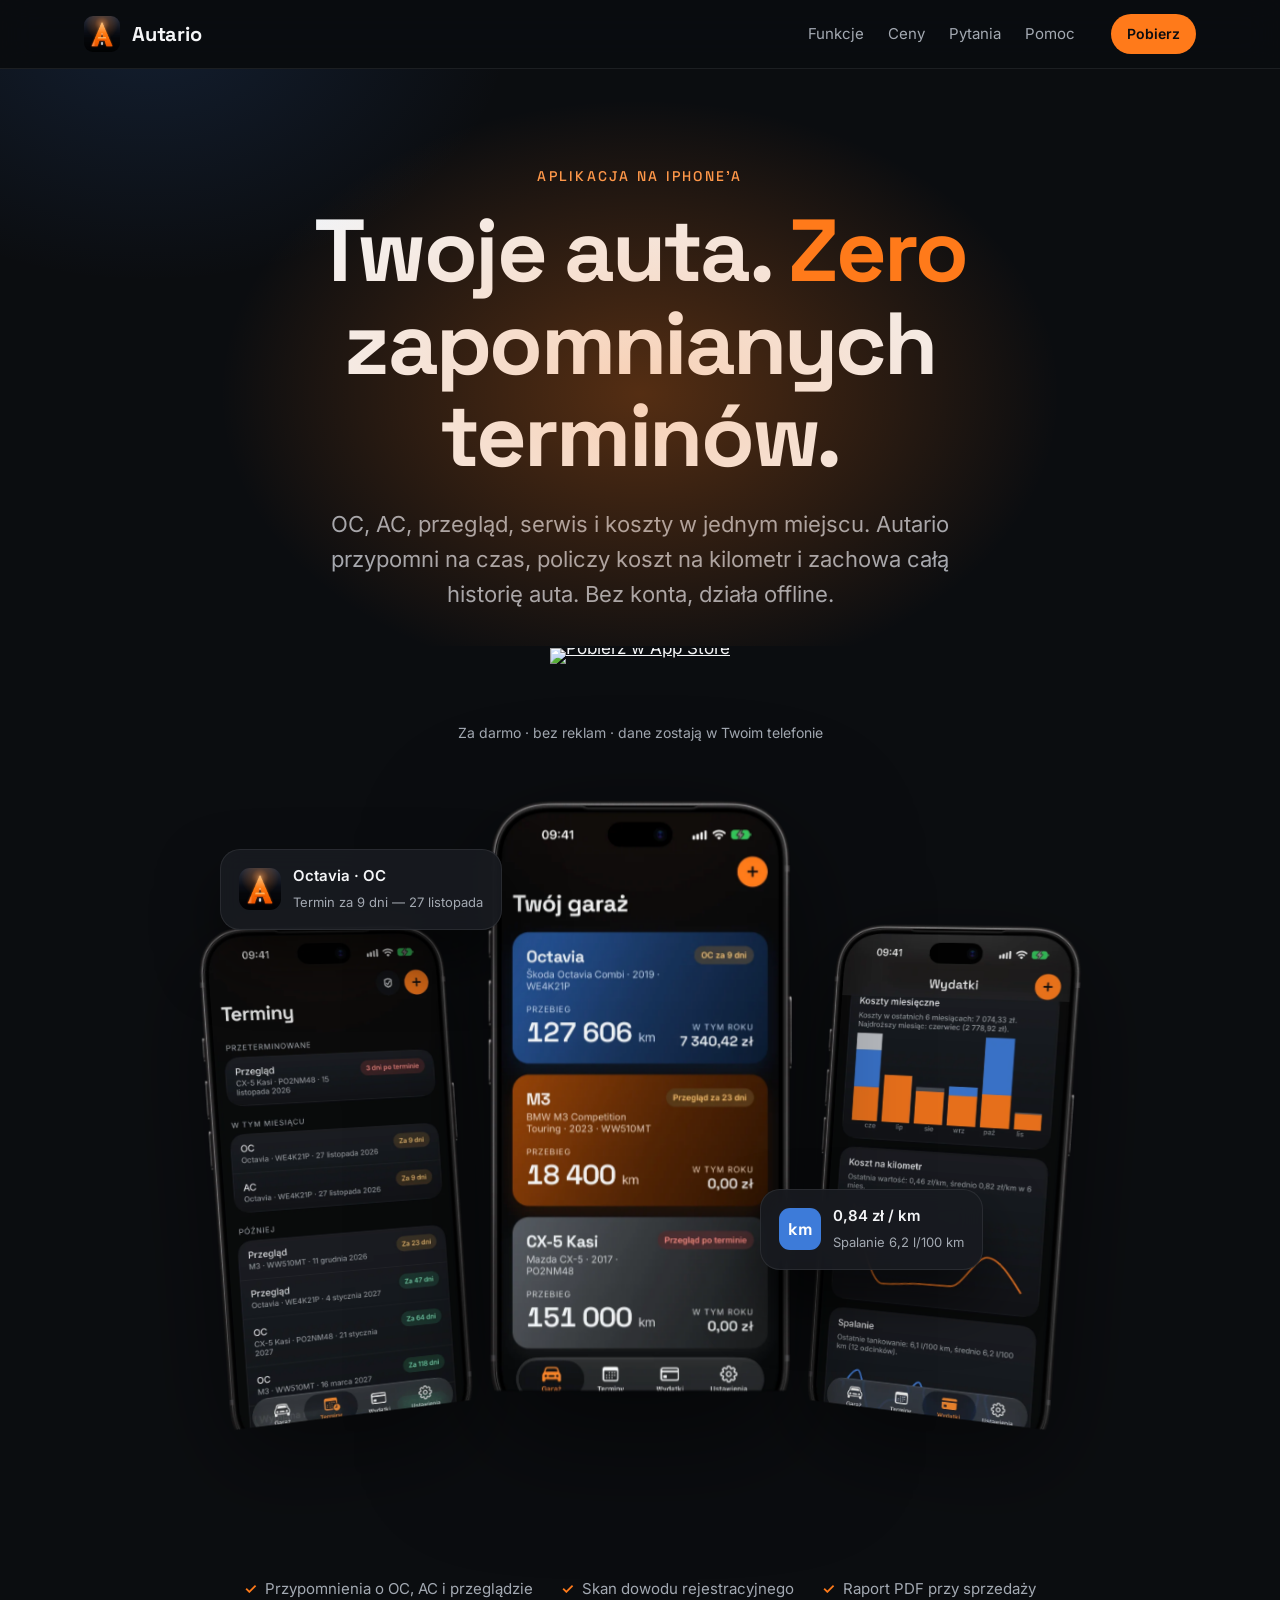
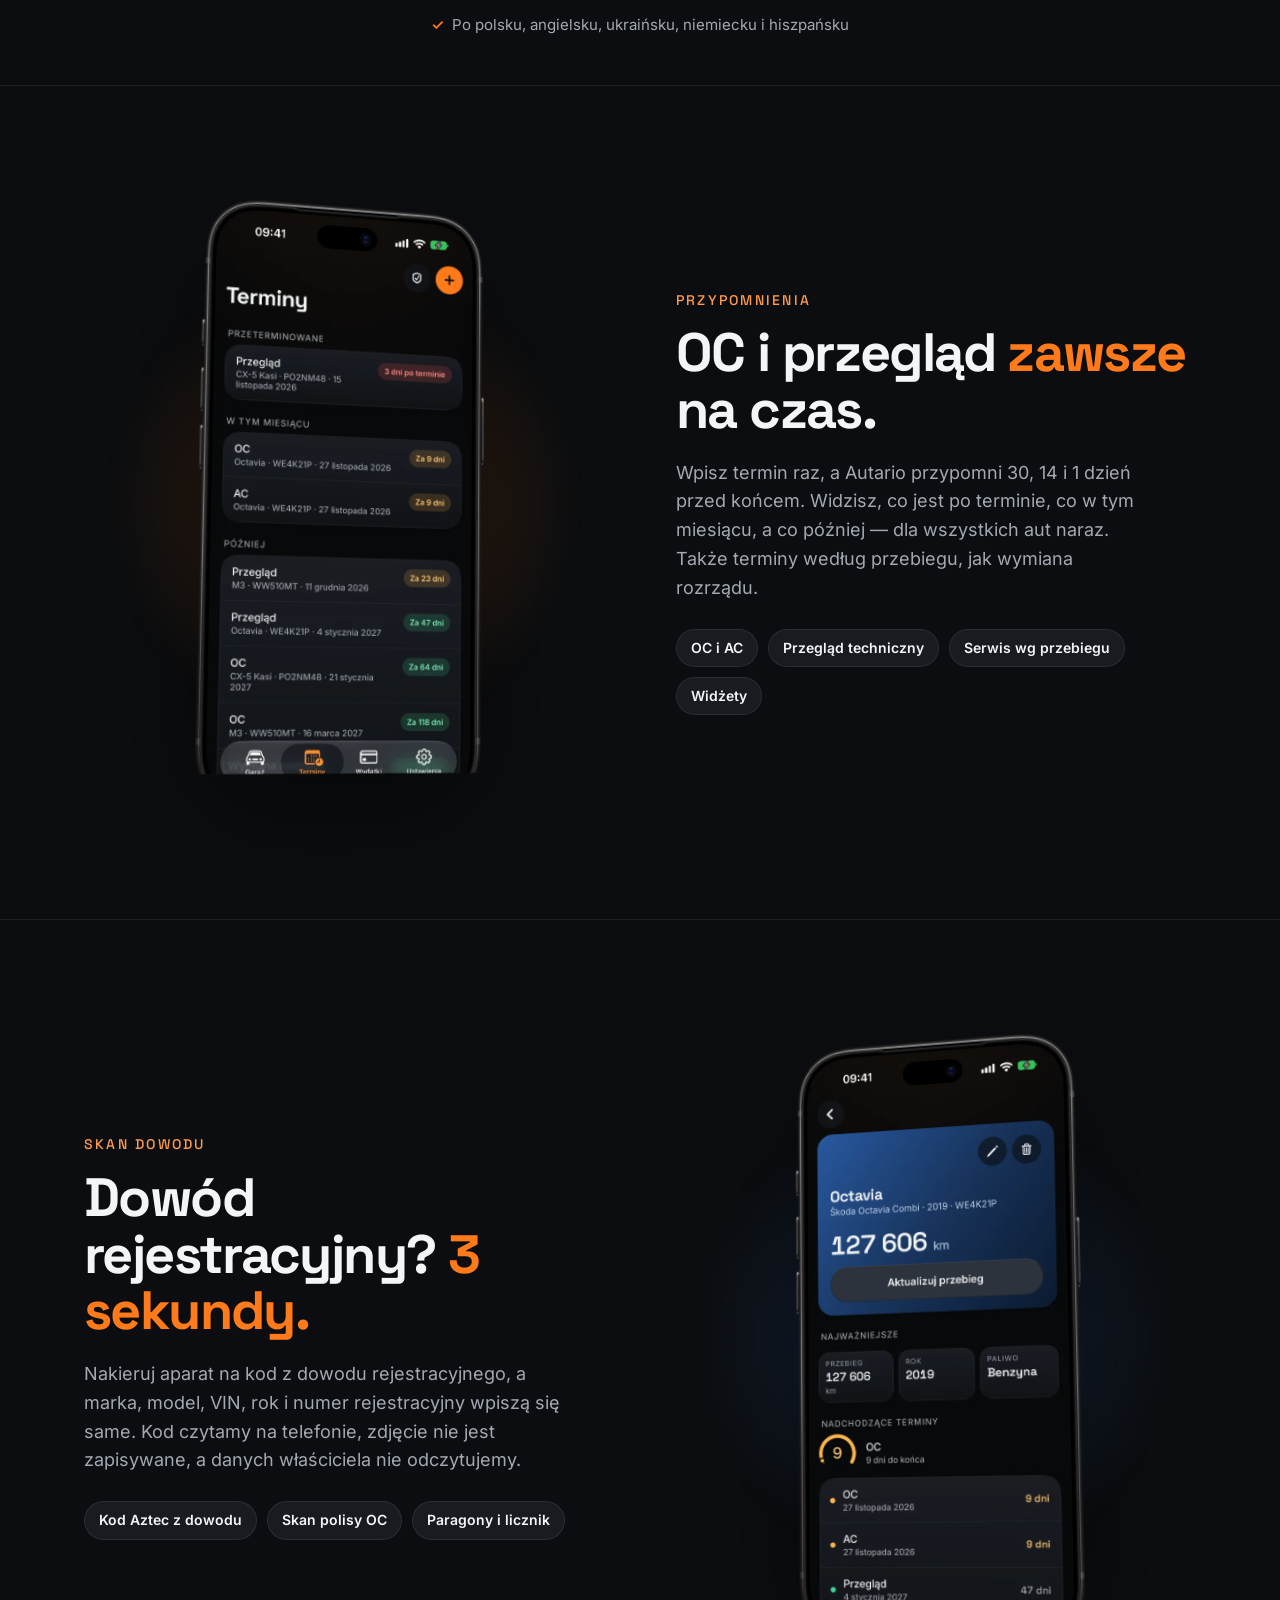
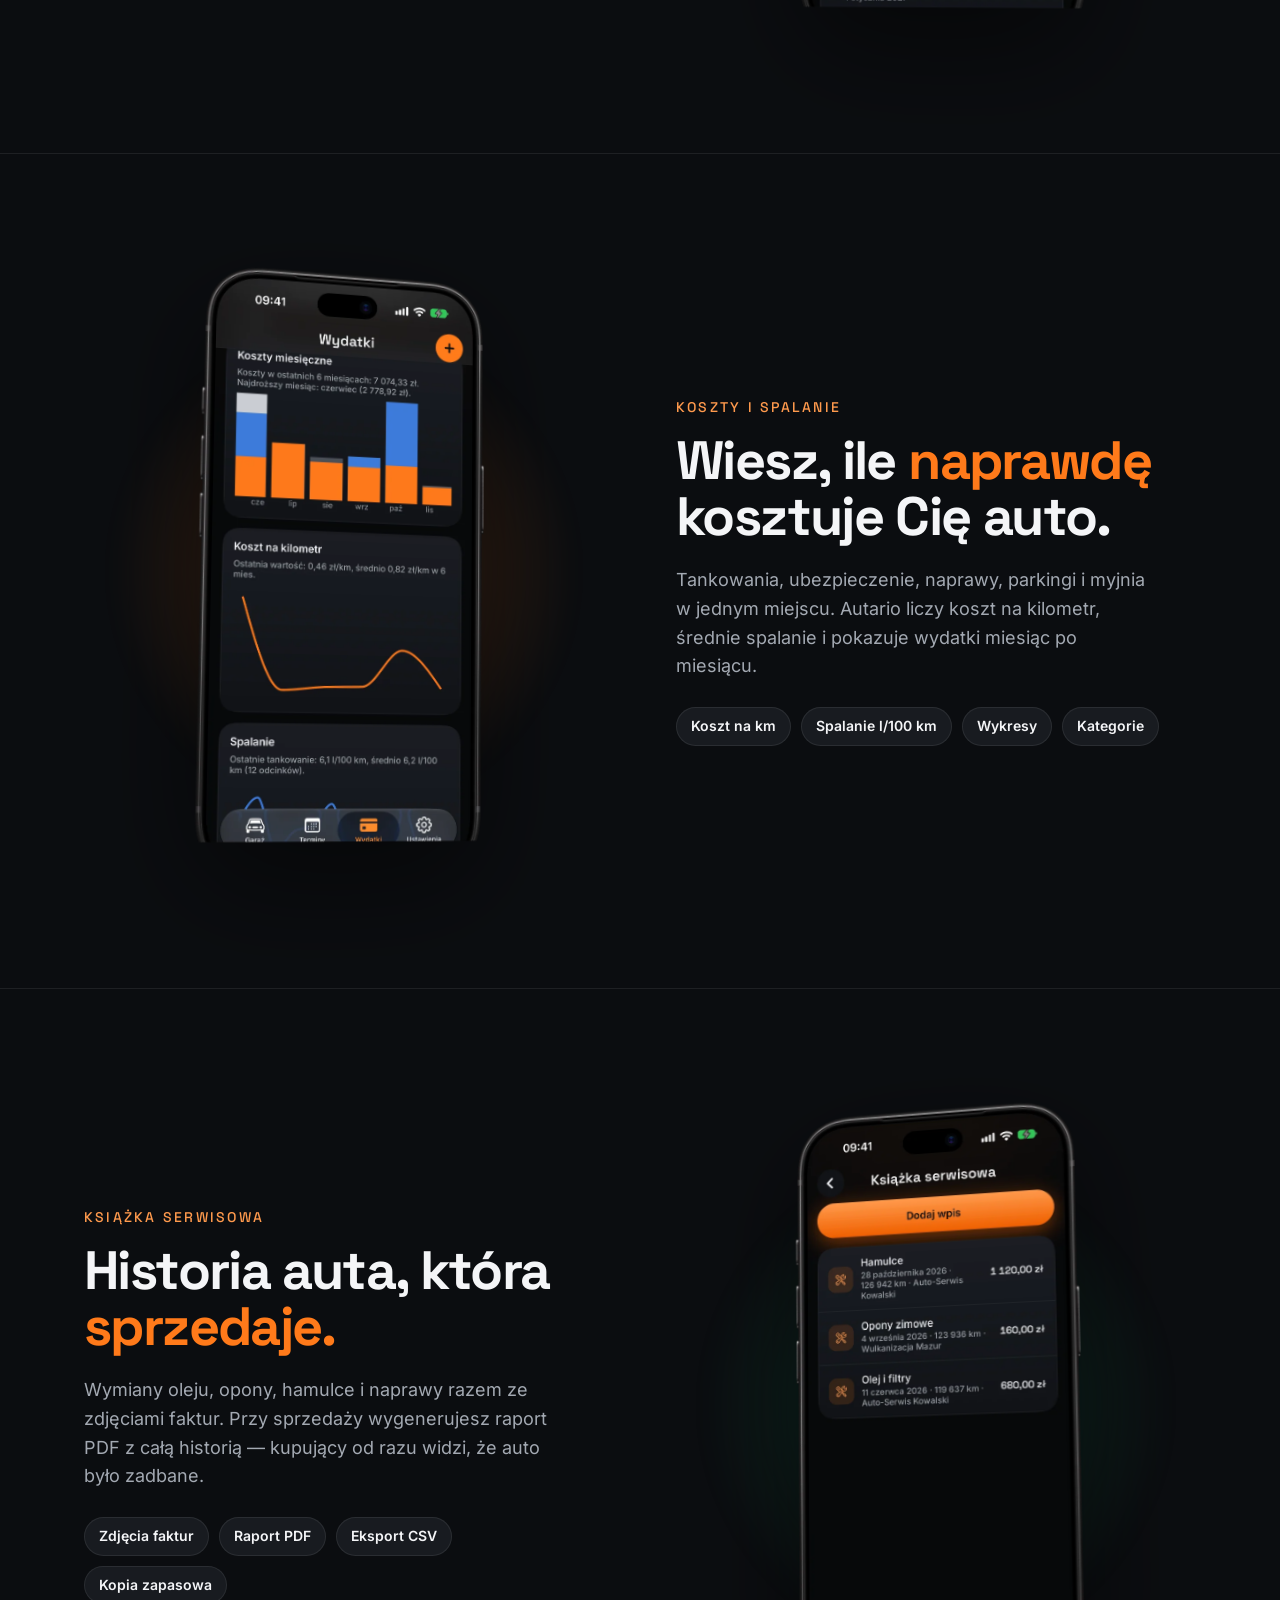
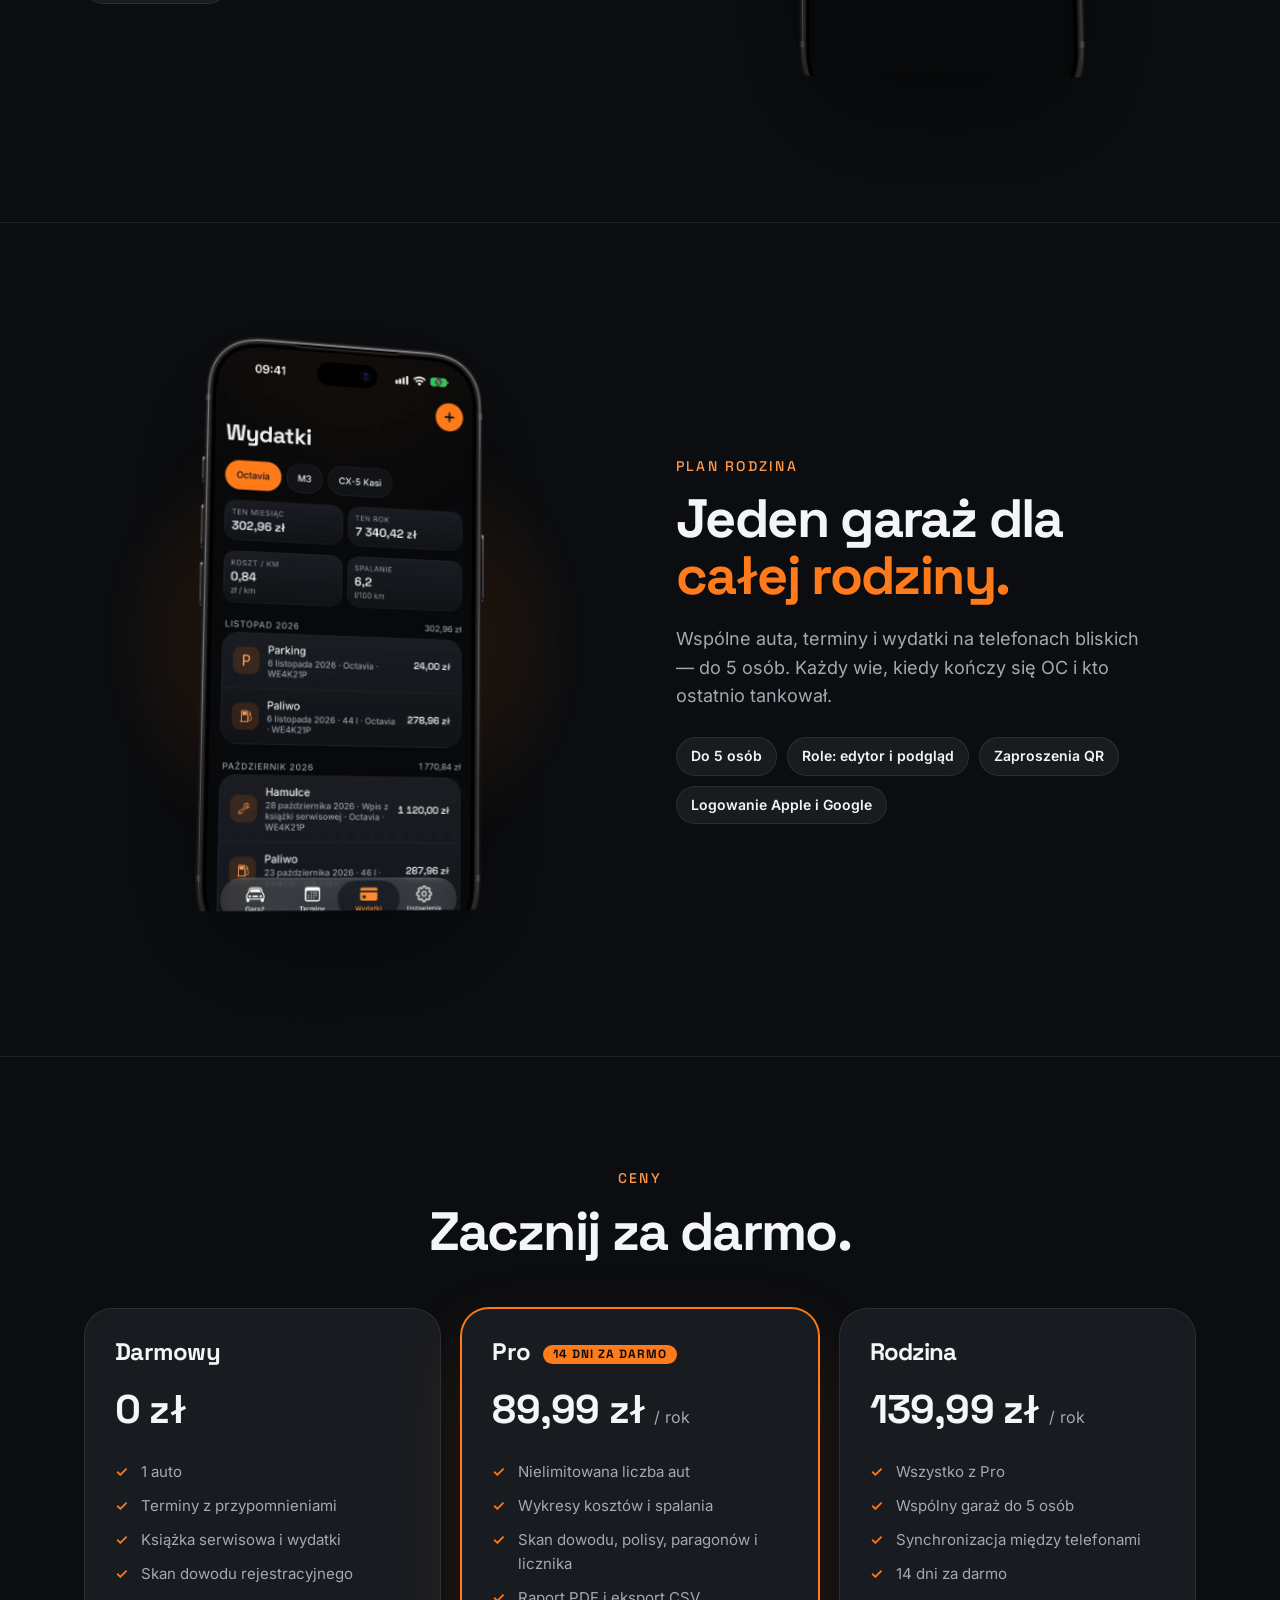
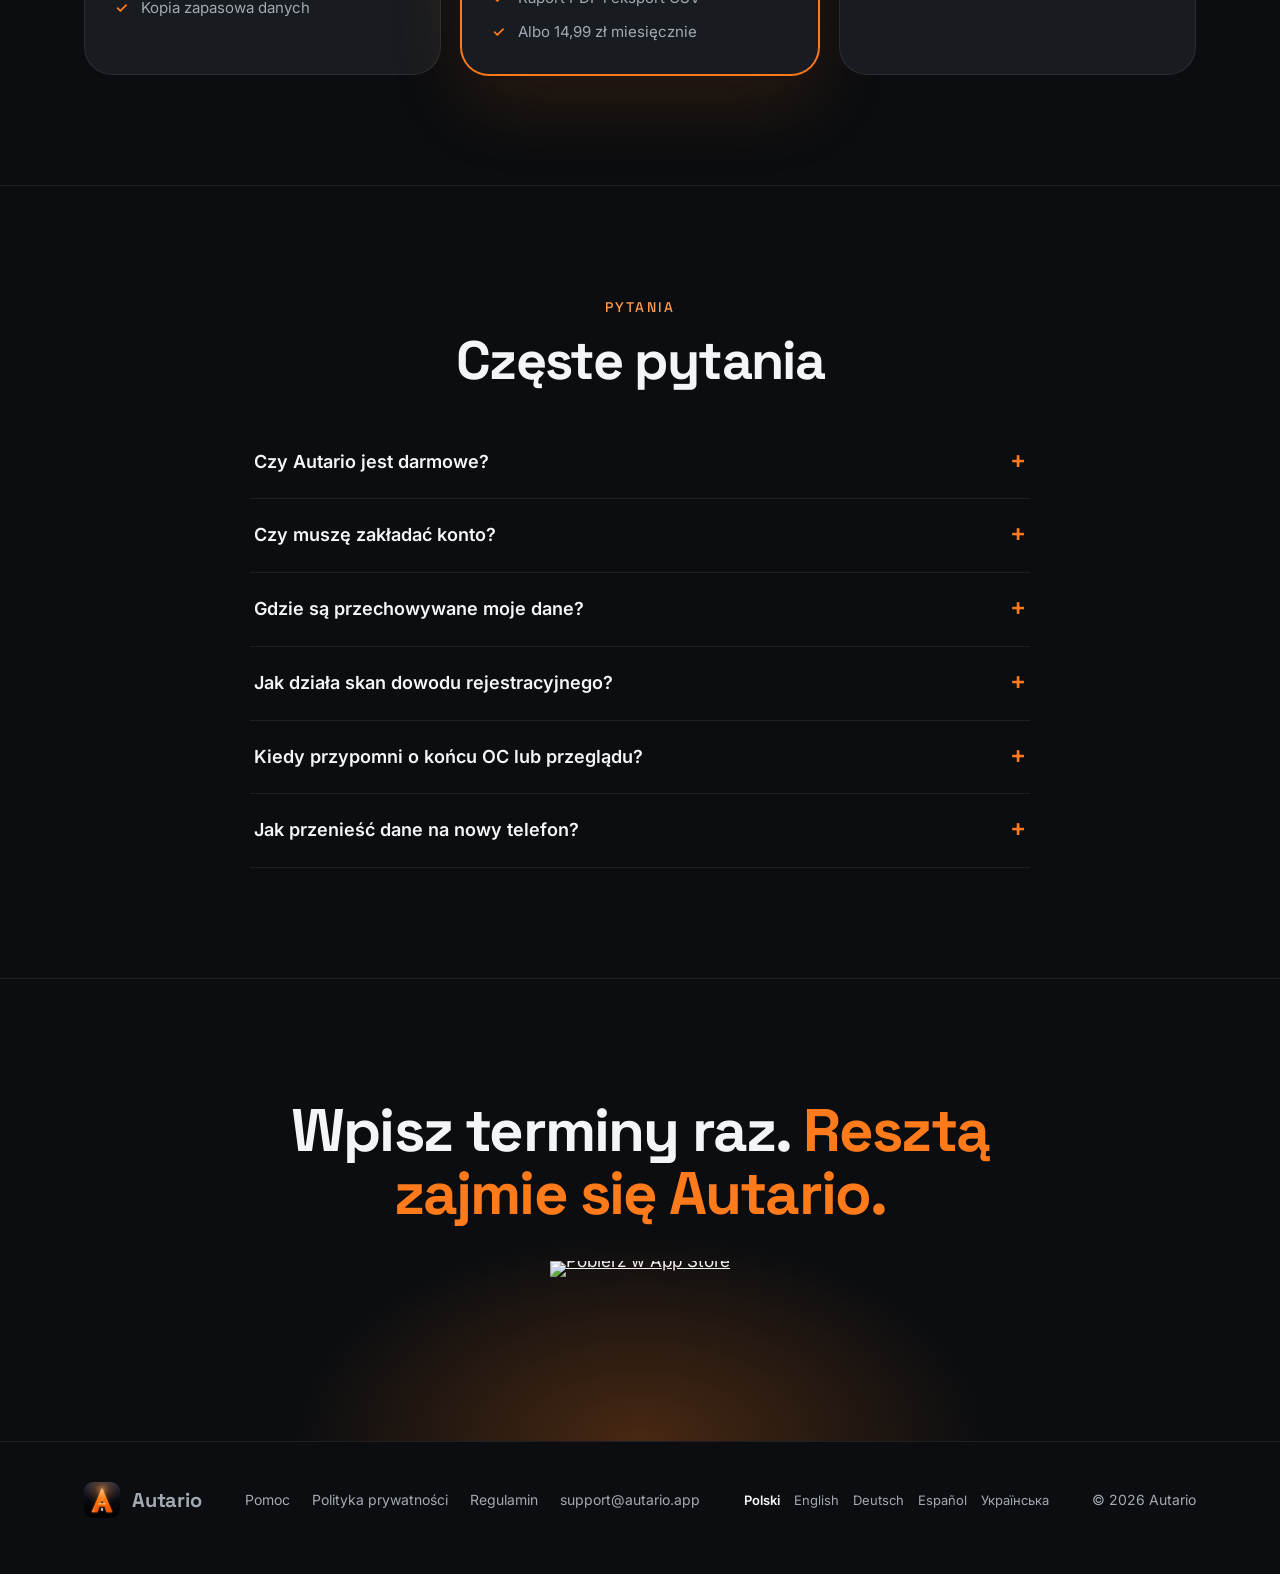
==== commit db8e4e33: "Update site from garazownik/site" ====
--- a/index.html
+++ b/index.html
@@ -6,6 +6,12 @@
   <title>Autario – terminy OC i przeglądu, serwis i koszty auta | Aplikacja na iPhone</title>
   <meta name="description" content="Autario przypomni o końcu OC, AC i przeglądu, poprowadzi książkę serwisową, policzy koszt na kilometr i spalanie. Skan dowodu rejestracyjnego, raport PDF przy sprzedaży auta. Bez konta, działa offline.">
   <link rel="canonical" href="https://autario.app/">
+  <link rel="alternate" hreflang="pl" href="https://autario.app/">
+  <link rel="alternate" hreflang="en" href="https://autario.app/en/">
+  <link rel="alternate" hreflang="de" href="https://autario.app/de/">
+  <link rel="alternate" hreflang="es" href="https://autario.app/es/">
+  <link rel="alternate" hreflang="uk" href="https://autario.app/uk/">
+  <link rel="alternate" hreflang="x-default" href="https://autario.app/en/">
   <meta name="theme-color" content="#0B0D10">
   <link rel="icon" href="img/favicon-64.png" type="image/png">
   <link rel="apple-touch-icon" href="img/apple-touch-icon.png">
@@ -61,7 +67,7 @@
         <div class="phone p-left"><img src="img/device-02-deadlines.webp" alt="" loading="eager"></div>
         <div class="phone p-center"><img src="img/device-01-garage.webp" alt="" loading="eager"></div>
         <div class="phone p-right"><img src="img/device-04-charts.webp" alt="" loading="eager"></div>
-        <div class="float n1"><div class="icon" style="background:url(img/icon-256.png) center/cover"></div><div><b>Octavia · OC</b><span>Termin za 9 dni — 22 listopada</span></div></div>
+        <div class="float n1"><div class="icon" style="background:url(img/icon-256.png) center/cover"></div><div><b>Octavia · OC</b><span>Termin za 9 dni — 27 listopada</span></div></div>
         <div class="float n2"><div class="icon" style="background:#3D7BD9;color:#fff">km</div><div><b>0,84 zł / km</b><span>Spalanie 6,2 l/100 km</span></div></div>
       </div>
       <div class="wrap trust">
@@ -203,6 +209,7 @@
         <a href="regulamin/">Regulamin</a>
         <a href="mailto:support@autario.app">support@autario.app</a>
       </nav>
+      <nav class="langs" aria-label="Language"><span aria-current="page">Polski</span><a href="/en/" hreflang="en" lang="en">English</a><a href="/de/" hreflang="de" lang="de">Deutsch</a><a href="/es/" hreflang="es" lang="es">Español</a><a href="/uk/" hreflang="uk" lang="uk">Українська</a></nav>
       <span>© 2026 Autario</span>
     </div>
   </footer>
--- a/styles.css
+++ b/styles.css
@@ -41,7 +41,7 @@
   border-bottom: 1px solid var(--border);
 }
 .nav .wrap { display: flex; align-items: center; gap: 28px; height: 68px; }
-.brand { display: flex; align-items: center; gap: 12px; text-decoration: none; font-family: 'SG'; font-weight: 700; font-size: 20px; letter-spacing: -0.01em; }
+.brand { display: flex; align-items: center; gap: 12px; text-decoration: none; font-family: 'SG', 'In', -apple-system, sans-serif; font-weight: 700; font-size: 20px; letter-spacing: -0.01em; }
 .brand img { width: 36px; height: 36px; border-radius: 9px; }
 .nav-links { display: flex; gap: 24px; margin-left: auto; }
 .nav-links a { text-decoration: none; color: var(--muted); font-size: 15px; }
@@ -72,8 +72,8 @@
     radial-gradient(600px 420px at 50% 72%, rgba(255, 122, 26, .30), transparent 70%),
     radial-gradient(520px 380px at 18% 30%, rgba(61, 123, 217, .16), transparent 70%);
 }
-.eyebrow { font-family: 'SG'; font-weight: 500; font-size: 14px; letter-spacing: .16em; text-transform: uppercase; color: var(--accent-2); }
-h1, h2, h3 { font-family: 'SG'; font-weight: 700; letter-spacing: -0.03em; line-height: 1.05; }
+.eyebrow { font-family: 'SG', 'In', -apple-system, sans-serif; font-weight: 500; font-size: 14px; letter-spacing: .16em; text-transform: uppercase; color: var(--accent-2); }
+h1, h2, h3 { font-family: 'SG', 'In', -apple-system, sans-serif; font-weight: 700; letter-spacing: -0.03em; line-height: 1.05; }
 .hero h1 { font-size: clamp(44px, 8vw, 88px); margin: 18px auto 0; max-width: 900px; }
 .hero h1 em, h2 em { font-style: normal; color: var(--accent); }
 .hero .lead { font-size: clamp(18px, 2.2vw, 22px); color: var(--muted); max-width: 640px; margin: 24px auto 0; }
@@ -100,7 +100,7 @@
   box-shadow: 0 30px 60px rgba(0, 0, 0, .55); backdrop-filter: blur(12px);
   animation: bob 6s ease-in-out infinite;
 }
-.float .icon { width: 42px; height: 42px; border-radius: 11px; background: linear-gradient(145deg, var(--accent-2), var(--accent)); display: grid; place-items: center; font-family: 'SG'; font-weight: 700; color: #0B0D10; flex: none; }
+.float .icon { width: 42px; height: 42px; border-radius: 11px; background: linear-gradient(145deg, var(--accent-2), var(--accent)); display: grid; place-items: center; font-family: 'SG', 'In', -apple-system, sans-serif; font-weight: 700; color: #0B0D10; flex: none; }
 .float b { display: block; font-size: 15px; }
 .float span { font-size: 13px; color: var(--muted); }
 .float.n1 { top: 40px; left: 50%; margin-left: -420px; }
@@ -134,7 +134,7 @@
 .plan { background: var(--surface); border: 1px solid var(--border); border-radius: var(--radius); padding: 30px; }
 .plan.best { border-color: var(--accent); box-shadow: 0 0 0 1px var(--accent), 0 30px 80px rgba(255, 122, 26, .12); }
 .plan h3 { font-size: 24px; }
-.plan .price { font-family: 'SG'; font-weight: 700; font-size: 40px; margin: 14px 0 4px; letter-spacing: -0.02em; }
+.plan .price { font-family: 'SG', 'In', -apple-system, sans-serif; font-weight: 700; font-size: 40px; margin: 14px 0 4px; letter-spacing: -0.02em; }
 .plan .price small { font-size: 16px; color: var(--muted); font-family: 'In'; font-weight: 400; letter-spacing: 0; }
 .plan ul { margin-top: 18px; display: grid; gap: 10px; }
 .plan li { list-style: none; color: var(--muted); font-size: 15px; padding-left: 26px; position: relative; }
@@ -158,6 +158,8 @@
 footer { border-top: 1px solid var(--border); padding: 40px 0 56px; color: var(--muted); font-size: 14px; }
 footer .wrap { display: flex; flex-wrap: wrap; gap: 20px 40px; justify-content: space-between; align-items: center; }
 footer nav { display: flex; gap: 22px; flex-wrap: wrap; }
+footer .langs { gap: 14px; font-size: 13px; }
+footer .langs span { color: var(--text); font-weight: 600; }
 footer a { text-decoration: none; }
 footer a:hover { color: var(--text); }
 
